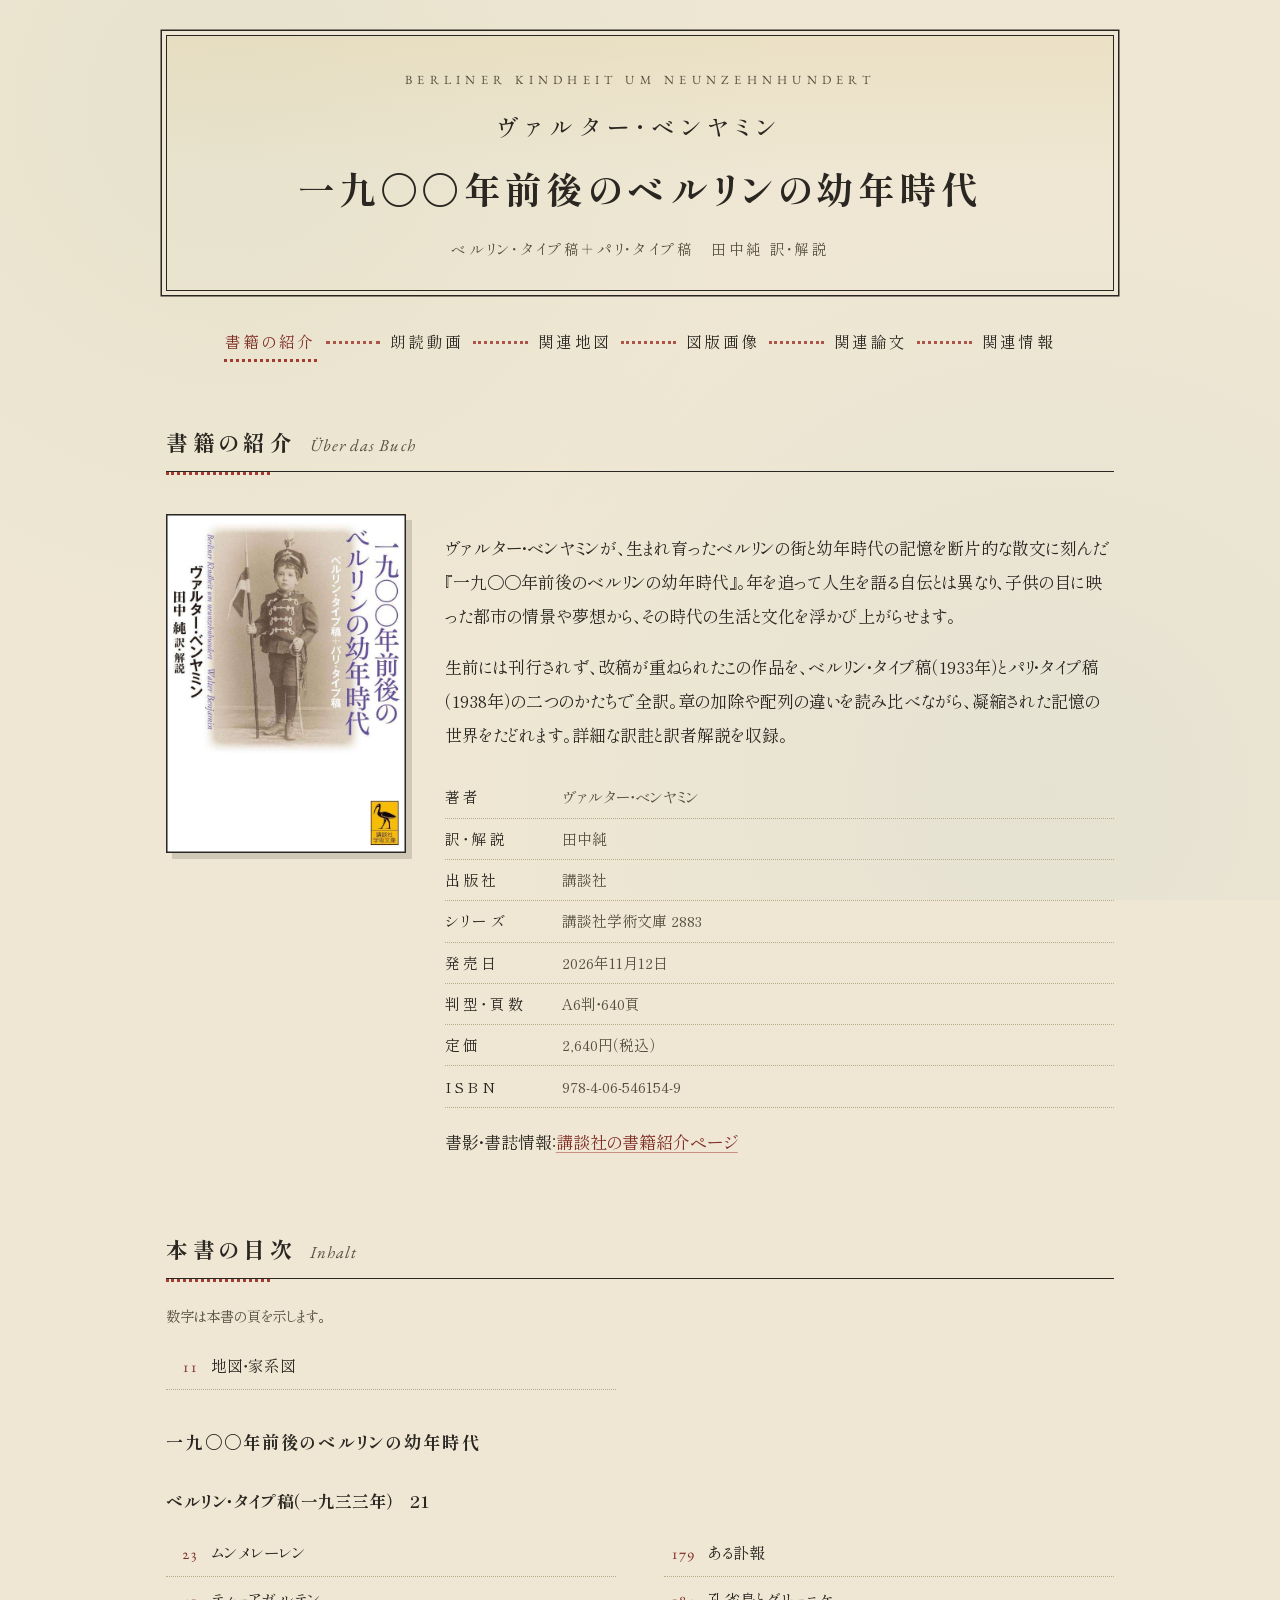
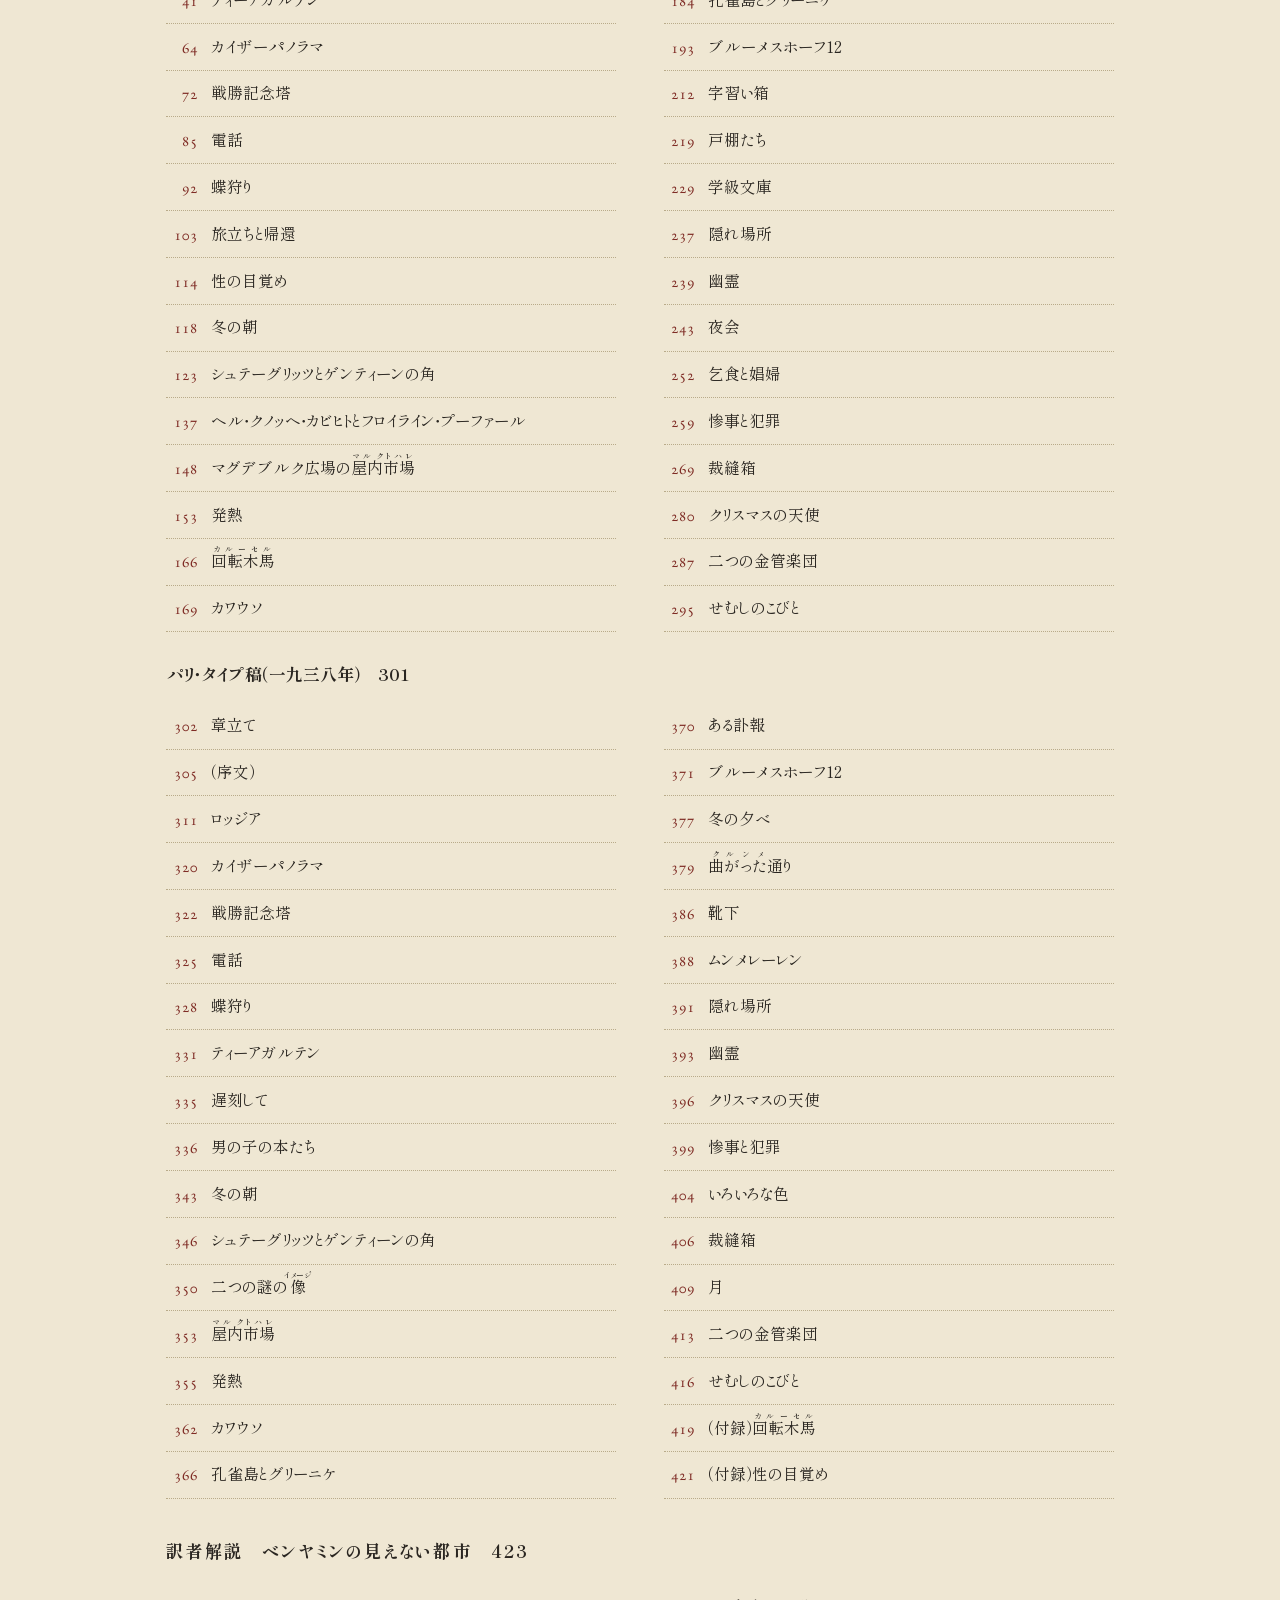
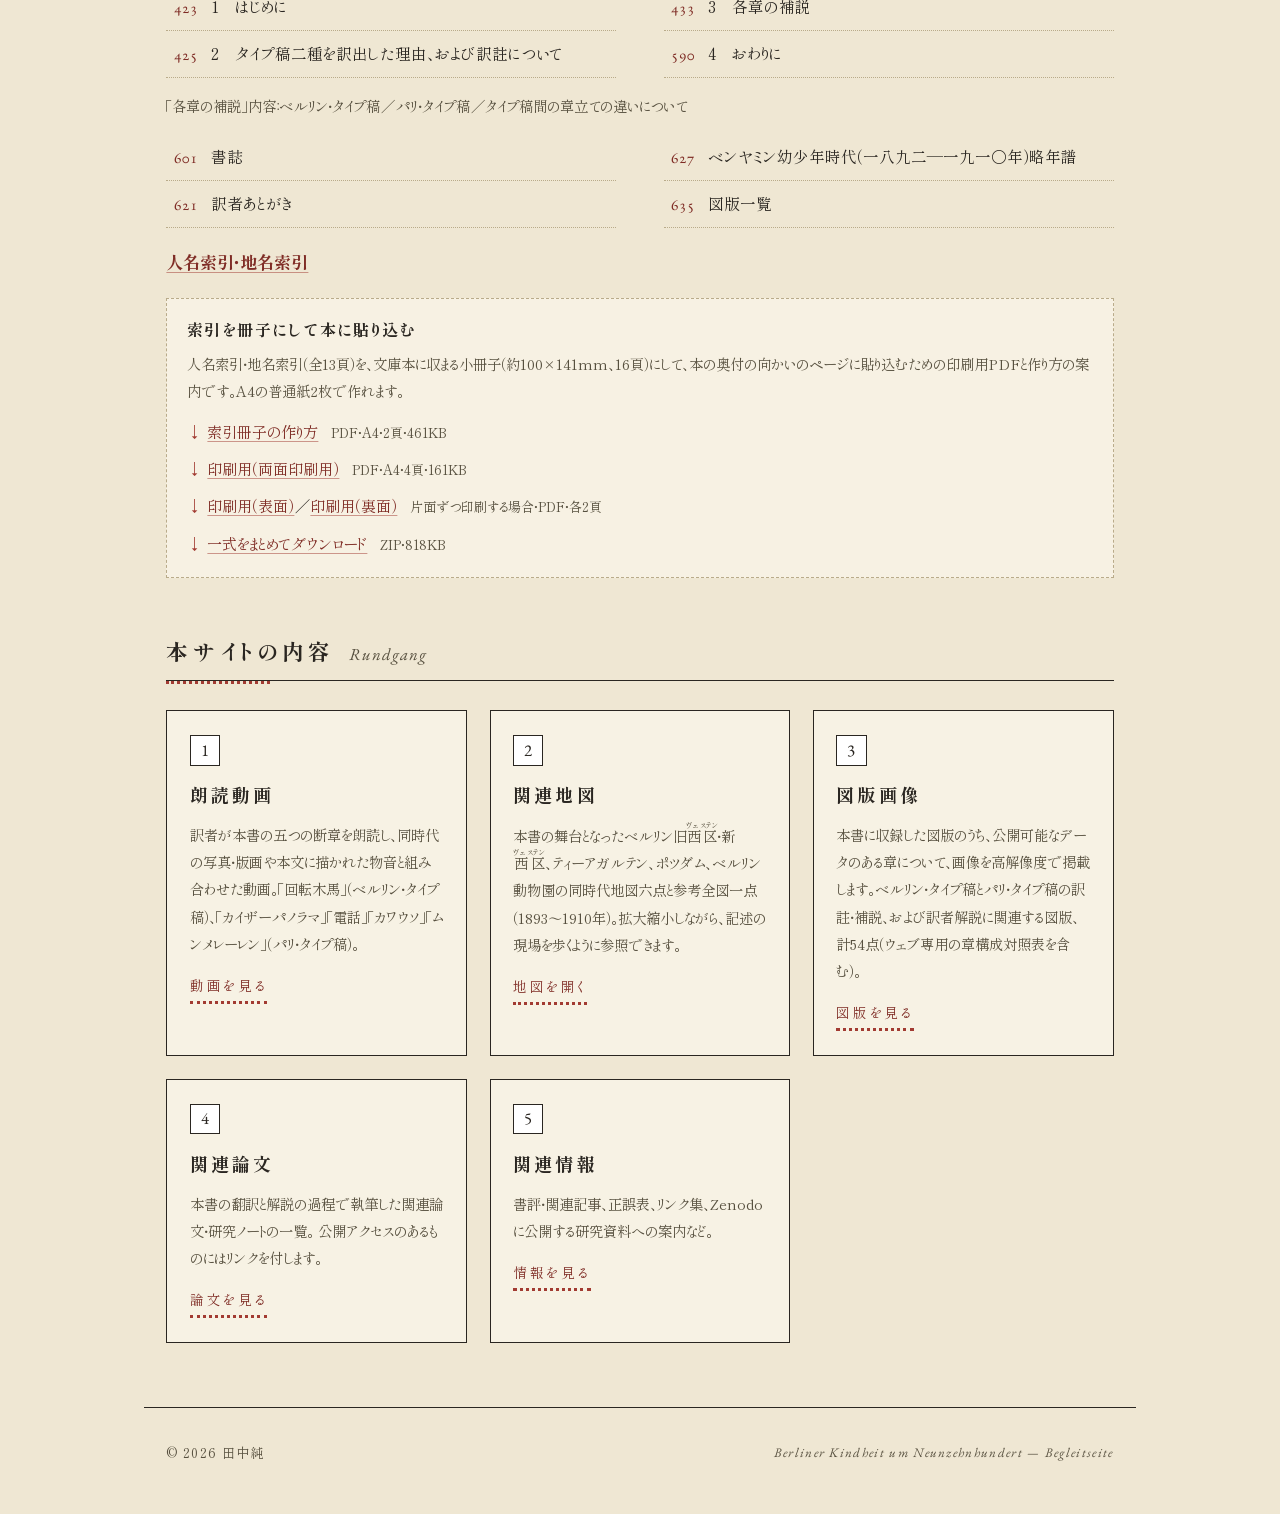
==== index.html @ abf76cad "Add files via upload" ====
<!DOCTYPE html>
<html lang="ja">
<head>
<meta charset="UTF-8">
<meta name="viewport" content="width=device-width, initial-scale=1.0">
<title>ベンヤミン『一九〇〇年前後のベルリンの幼年時代』刊行記念サイト</title>
<meta name="description" content="ヴァルター・ベンヤミン『一九〇〇年前後のベルリンの幼年時代』（田中純 訳・解説、講談社学術文庫）の刊行記念サイト。訳者による朗読動画5本、地図7点、図版54点、関連論文・研究資料を掲載。">
<link rel="preconnect" href="https://fonts.googleapis.com">
<link rel="preconnect" href="https://fonts.gstatic.com" crossorigin>
<link href="https://fonts.googleapis.com/css2?family=Shippori+Mincho:wght@400;500;700&amp;family=EB+Garamond:ital@0;1&amp;display=swap" rel="stylesheet">
<link rel="stylesheet" href="assets/style.css?v=sakuin1">
</head>
<body>

<header class="cartouche">
  <div class="cartouche-box">
    <p class="ueber">Berliner Kindheit um Neunzehnhundert</p>
    <h1>
      <span class="autor">ヴァルター・ベンヤミン</span>
      一九〇〇年前後のベルリンの幼年時代
    </h1>
    <p class="unter">ベルリン・タイプ稿＋パリ・タイプ稿　田中純 訳・解説</p>
  </div>
</header>

<nav class="route" aria-label="サイト内経路">
  <ol>
    <li><a href="index.html" aria-current="page">書籍の紹介</a></li>
    <li><a href="readings.html">朗読動画</a></li>
    <li><a href="maps.html">関連地図</a></li>
    <li><a href="figures.html">図版画像</a></li>
    <li><a href="papers.html">関連論文</a></li>
    <li><a href="info.html">関連情報</a></li>
  </ol>
</nav>

<main class="frame">

  <section id="buch" aria-labelledby="buch-titel">
    <h2 class="abschnitt" id="buch-titel">書籍の紹介<span class="latin">Über das Buch</span>
</h2>

    <div class="buch">
<figure class="schutzumschlag" aria-label="書影"><a href="https://www.kodansha.co.jp/book/products/0000433825"><img src="images/cover.jpg" width="599" height="850" alt="『一九〇〇年前後のベルリンの幼年時代　ベルリン・タイプ稿＋パリ・タイプ稿』書影"></a></figure>
<div>
<p>ヴァルター・ベンヤミンが、生まれ育ったベルリンの街と幼年時代の記憶を断片的な散文に刻んだ『一九〇〇年前後のベルリンの幼年時代』。年を追って人生を語る自伝とは異なり、子供の目に映った都市の情景や夢想から、その時代の生活と文化を浮かび上がらせます。</p>
<p>生前には刊行されず、改稿が重ねられたこの作品を、ベルリン・タイプ稿（1933年）とパリ・タイプ稿（1938年）の二つのかたちで全訳。章の加除や配列の違いを読み比べながら、凝縮された記憶の世界をたどれます。詳細な訳註と訳者解説を収録。</p>
<ul class="bibliografie">
<li>
<span class="feld">著者</span><span>ヴァルター・ベンヤミン</span>
</li>
<li>
<span class="feld">訳・解説</span><span>田中純</span>
</li>
<li>
<span class="feld">出版社</span><span>講談社</span>
</li>
<li>
<span class="feld">シリーズ</span><span>講談社学術文庫 2883</span>
</li>
<li>
<span class="feld">発売日</span><span>2026年11月12日</span>
</li>
<li>
<span class="feld">判型・頁数</span><span>A6判・640頁</span>
</li>
<li>
<span class="feld">定価</span><span>2,640円（税込）</span>
</li>
<li>
<span class="feld">ISBN</span><span>978-4-06-546154-9</span>
</li>
</ul>
<p class="quelle">書影・書誌情報：<a href="https://www.kodansha.co.jp/book/products/0000433825">講談社の書籍紹介ページ</a></p>
</div>
</div>
  </section>

  <section id="inhalt" class="inhalt" aria-labelledby="inhalt-titel"><h2 class="abschnitt" id="inhalt-titel">本書の目次<span class="latin">Inhalt</span>
</h2>
<p class="hinweis">数字は本書の頁を示します。</p>
<ol><li>
<span class="nr">11</span><span>地図・家系図</span>
</li></ol>
<h3>一九〇〇年前後のベルリンの幼年時代</h3>
<h4>ベルリン・タイプ稿（一九三三年）　21</h4>
<ol>
<li>
<span class="nr">23</span><span>ムンメレーレン</span>
</li>
<li>
<span class="nr">41</span><span>ティーアガルテン</span>
</li>
<li>
<span class="nr">64</span><span>カイザーパノラマ</span>
</li>
<li>
<span class="nr">72</span><span>戦勝記念塔</span>
</li>
<li>
<span class="nr">85</span><span>電話</span>
</li>
<li>
<span class="nr">92</span><span>蝶狩り</span>
</li>
<li>
<span class="nr">103</span><span>旅立ちと帰還</span>
</li>
<li>
<span class="nr">114</span><span>性の目覚め</span>
</li>
<li>
<span class="nr">118</span><span>冬の朝</span>
</li>
<li>
<span class="nr">123</span><span>シュテーグリッツとゲンティーンの角</span>
</li>
<li>
<span class="nr">137</span><span>ヘル・クノッヘ・カビヒトとフロイライン・プーファール</span>
</li>
<li>
<span class="nr">148</span><span>マグデブルク広場の<ruby>屋内市場<rt>マルクトハレ</rt></ruby></span>
</li>
<li>
<span class="nr">153</span><span>発熱</span>
</li>
<li>
<span class="nr">166</span><span><ruby>回転木馬<rt>カルーセル</rt></ruby></span>
</li>
<li>
<span class="nr">169</span><span>カワウソ</span>
</li>
<li>
<span class="nr">179</span><span>ある訃報</span>
</li>
<li>
<span class="nr">184</span><span>孔雀島とグリーニケ</span>
</li>
<li>
<span class="nr">193</span><span>ブルーメスホーフ12</span>
</li>
<li>
<span class="nr">212</span><span>字習い箱</span>
</li>
<li>
<span class="nr">219</span><span>戸棚たち</span>
</li>
<li>
<span class="nr">229</span><span>学級文庫</span>
</li>
<li>
<span class="nr">237</span><span>隠れ場所</span>
</li>
<li>
<span class="nr">239</span><span>幽霊</span>
</li>
<li>
<span class="nr">243</span><span>夜会</span>
</li>
<li>
<span class="nr">252</span><span>乞食と娼婦</span>
</li>
<li>
<span class="nr">259</span><span>惨事と犯罪</span>
</li>
<li>
<span class="nr">269</span><span>裁縫箱</span>
</li>
<li>
<span class="nr">280</span><span>クリスマスの天使</span>
</li>
<li>
<span class="nr">287</span><span>二つの金管楽団</span>
</li>
<li>
<span class="nr">295</span><span>せむしのこびと</span>
</li>
</ol>
<h4>パリ・タイプ稿（一九三八年）　301</h4>
<ol>
<li>
<span class="nr">302</span><span>章立て</span>
</li>
<li>
<span class="nr">305</span><span>（序文）</span>
</li>
<li>
<span class="nr">311</span><span>ロッジア</span>
</li>
<li>
<span class="nr">320</span><span>カイザーパノラマ</span>
</li>
<li>
<span class="nr">322</span><span>戦勝記念塔</span>
</li>
<li>
<span class="nr">325</span><span>電話</span>
</li>
<li>
<span class="nr">328</span><span>蝶狩り</span>
</li>
<li>
<span class="nr">331</span><span>ティーアガルテン</span>
</li>
<li>
<span class="nr">335</span><span>遅刻して</span>
</li>
<li>
<span class="nr">336</span><span>男の子の本たち</span>
</li>
<li>
<span class="nr">343</span><span>冬の朝</span>
</li>
<li>
<span class="nr">346</span><span>シュテーグリッツとゲンティーンの角</span>
</li>
<li>
<span class="nr">350</span><span>二つの謎の<ruby>像<rt>イメージ</rt></ruby></span>
</li>
<li>
<span class="nr">353</span><span><ruby>屋内市場<rt>マルクトハレ</rt></ruby></span>
</li>
<li>
<span class="nr">355</span><span>発熱</span>
</li>
<li>
<span class="nr">362</span><span>カワウソ</span>
</li>
<li>
<span class="nr">366</span><span>孔雀島とグリーニケ</span>
</li>
<li>
<span class="nr">370</span><span>ある訃報</span>
</li>
<li>
<span class="nr">371</span><span>ブルーメスホーフ12</span>
</li>
<li>
<span class="nr">377</span><span>冬の夕べ</span>
</li>
<li>
<span class="nr">379</span><span><ruby>曲がった<rt>クルンメ</rt></ruby>通り</span>
</li>
<li>
<span class="nr">386</span><span>靴下</span>
</li>
<li>
<span class="nr">388</span><span>ムンメレーレン</span>
</li>
<li>
<span class="nr">391</span><span>隠れ場所</span>
</li>
<li>
<span class="nr">393</span><span>幽霊</span>
</li>
<li>
<span class="nr">396</span><span>クリスマスの天使</span>
</li>
<li>
<span class="nr">399</span><span>惨事と犯罪</span>
</li>
<li>
<span class="nr">404</span><span>いろいろな色</span>
</li>
<li>
<span class="nr">406</span><span>裁縫箱</span>
</li>
<li>
<span class="nr">409</span><span>月</span>
</li>
<li>
<span class="nr">413</span><span>二つの金管楽団</span>
</li>
<li>
<span class="nr">416</span><span>せむしのこびと</span>
</li>
<li>
<span class="nr">419</span><span>（付録）<ruby>回転木馬<rt>カルーセル</rt></ruby></span>
</li>
<li>
<span class="nr">421</span><span>（付録）性の目覚め</span>
</li>
</ol>
<h3>訳者解説　ベンヤミンの見えない都市　423</h3>
<ol>
<li>
<span class="nr">423</span><span>1　はじめに</span>
</li>
<li>
<span class="nr">425</span><span>2　タイプ稿二種を訳出した理由、および訳註について</span>
</li>
<li>
<span class="nr">433</span><span>3　各章の補説</span>
</li>
<li>
<span class="nr">590</span><span>4　おわりに</span>
</li>
</ol>
<p class="hinweis">「各章の補説」内容：ベルリン・タイプ稿／パリ・タイプ稿／タイプ稿間の章立ての違いについて</p>
<ol>
<li>
<span class="nr">601</span><span>書誌</span>
</li>
<li>
<span class="nr">621</span><span>訳者あとがき</span>
</li>
<li>
<span class="nr">627</span><span>ベンヤミン幼少年時代（一八九二―一九一〇年）略年譜</span>
</li>
<li>
<span class="nr">635</span><span>図版一覧</span>
</li>
</ol>
<p><a href="https://apx.kds.ltd/9784065461549/"><strong>人名索引・地名索引</strong></a></p>
<div class="sakuin-heft">
<h3 class="sakuin-titel">索引を冊子にして本に貼り込む</h3>
<p class="hinweis">人名索引・地名索引（全13頁）を、文庫本に収まる小冊子（約100×141mm、16頁）にして、本の奥付の向かいのページに貼り込むための印刷用PDFと作り方の案内です。A4の普通紙2枚で作れます。</p>
<ul class="dl-liste">
<li><a href="downloads/sakuin/sakuin-anleitung.pdf" download="索引冊子の作り方.pdf">索引冊子の作り方</a><span class="dl-info">PDF・A4・2頁・461KB</span></li>
<li><a href="downloads/sakuin/sakuin-druck-duplex.pdf" download="索引冊子_印刷用_両面.pdf">印刷用（両面印刷用）</a><span class="dl-info">PDF・A4・4頁・161KB</span></li>
<li><a href="downloads/sakuin/sakuin-druck-vorderseite.pdf" download="索引冊子_印刷用_表面.pdf">印刷用（表面）</a>／<a href="downloads/sakuin/sakuin-druck-rueckseite.pdf" download="索引冊子_印刷用_裏面.pdf">印刷用（裏面）</a><span class="dl-info">片面ずつ印刷する場合・PDF・各2頁</span></li>
<li><a href="downloads/sakuin/sakuin-heft-komplett.zip" download="索引冊子キット.zip">一式をまとめてダウンロード</a><span class="dl-info">ZIP・818KB</span></li>
</ul>
</div></section>

  <section id="zweige" aria-labelledby="zweige-titel">
    <h2 class="abschnitt" id="zweige-titel">本サイトの内容<span class="latin">Rundgang</span>
</h2>
    <div class="zweige">
      <a class="zweig" href="readings.html">
        <span class="kennziffer">1</span>
        <h3>朗読動画</h3>
        <p>訳者が本書の五つの断章を朗読し、同時代の写真・版画や本文に描かれた物音と組み合わせた動画。「回転木馬」（ベルリン・タイプ稿）、「カイザーパノラマ」「電話」「カワウソ」「ムンメレーレン」（パリ・タイプ稿）。</p>
        <span class="weiter">動画を見る</span>
      </a>
      <a class="zweig" href="maps.html">
        <span class="kennziffer">2</span>
        <h3>関連地図</h3>
        <p>本書の舞台となったベルリン旧<ruby>西区<rt>ヴェステン</rt></ruby>・新<ruby>西区<rt>ヴェステン</rt></ruby>、ティーアガルテン、ポツダム、ベルリン動物園の同時代地図六点と参考全図一点（1893〜1910年）。拡大縮小しながら、記述の現場を歩くように参照できます。</p>
        <span class="weiter">地図を開く</span>
      </a>
      <a class="zweig" href="figures.html">
        <span class="kennziffer">3</span>
        <h3>図版画像</h3>
        <p>本書に収録した図版のうち、公開可能なデータのある章について、画像を高解像度で掲載します。ベルリン・タイプ稿とパリ・タイプ稿の訳註・補説、および訳者解説に関連する図版、計54点（ウェブ専用の章構成対照表を含む）。</p>
        <span class="weiter">図版を見る</span>
      </a>
      <a class="zweig" href="papers.html">
        <span class="kennziffer">4</span>
        <h3>関連論文</h3>
        <p>
          本書の翻訳と解説の過程で執筆した関連論文・研究ノートの一覧。
          公開アクセスのあるものにはリンクを付します。
        </p>
        <span class="weiter">論文を見る</span>
      </a>
      <a class="zweig" href="info.html">
        <span class="kennziffer">5</span>
        <h3>関連情報</h3>
        <p>書評・関連記事、正誤表、リンク集、Zenodo に公開する研究資料への案内など。</p>
        <span class="weiter">情報を見る</span>
      </a>
    </div>
  </section>

</main>

<footer class="impressum">
  <span>© 2026 田中純</span>
  <span class="latin">Berliner Kindheit um Neunzehnhundert — Begleitseite</span>
</footer>

</body>
</html>
---- assets/style.css ----
/* ================================================================
   『一九〇〇年前後のベルリンの幼年時代』刊行記念サイト 共通スタイル
   配色は収録地図に由来:
   台紙 #EFE7D3 / 墨 #2A2621 / 経路朱 #A23B32 / 公園緑 #B7C6A8
   水面青 #9DBECC / 街路オークル #E3D3A9
   ================================================================ */

:root {
  --paper: #efe7d3;
  --paper-deep: #e6dbbf;
  --ink: #2a2621;
  --ink-soft: #57503f;
  --route: #a23b32;
  --route-deep: #7f2c25;
  --park: #b7c6a8;
  --park-deep: #8ea37c;
  --water: #9dbecc;
  --sand: #e3d3a9;
  --line: #b9ab8a;
  --serif-jp: "Shippori Mincho", "Hiragino Mincho ProN", "Yu Mincho",
    "Noto Serif JP", serif;
  --serif-latin: "EB Garamond", Georgia, "Times New Roman", serif;
  --maxw: 62rem;
}

* { box-sizing: border-box; }

html { scroll-behavior: smooth; }
@media (prefers-reduced-motion: reduce) {
  html { scroll-behavior: auto; }
  *, *::before, *::after { animation: none !important; transition: none !important; }
}

body {
  margin: 0;
  background: var(--paper);
  color: var(--ink);
  font-family: var(--serif-jp);
  font-size: 1.0625rem;
  line-height: 2;
  font-feature-settings: "palt";
  /* 地図台紙のごく淡い紙目 */
  background-image:
    radial-gradient(circle at 18% 12%, rgba(183,198,168,0.14), transparent 42%),
    radial-gradient(circle at 82% 88%, rgba(157,190,204,0.12), transparent 46%);
  background-attachment: fixed;
}

img { max-width: 100%; height: auto; display: block; }

a { color: var(--route-deep); text-decoration-color: rgba(162,59,50,0.5); text-underline-offset: 3px; }
a:hover { color: var(--route); }
a:focus-visible, button:focus-visible {
  outline: 2px solid var(--route);
  outline-offset: 3px;
}

ruby rt { font-size: 0.5em; letter-spacing: 0.05em; }

/* ---------------- 頁枠 ---------------- */
.frame {
  max-width: var(--maxw);
  margin: 0 auto;
  padding: 0 1.4rem 4rem;
}

/* ---------------- カルトゥーシュ（題字枠） ---------------- */
header.cartouche {
  max-width: var(--maxw);
  margin: 2.2rem auto 0;
  padding: 0 1.4rem;
}
.cartouche-box {
  border: 1.5px solid var(--ink);
  box-shadow: 0 0 0 4px var(--paper), 0 0 0 5.5px var(--ink);
  padding: 2rem 1.6rem 1.7rem;
  text-align: center;
  background: linear-gradient(180deg, rgba(227,211,169,0.35), rgba(239,231,211,0) 55%);
  position: relative;
}
.cartouche-box .ueber {
  font-family: var(--serif-latin);
  font-size: 0.78rem;
  letter-spacing: 0.42em;
  text-transform: uppercase;
  color: var(--ink-soft);
  margin: 0 0 0.9rem;
}
.cartouche-box h1 {
  margin: 0;
  font-size: clamp(1.5rem, 3.6vw, 2.3rem);
  font-weight: 700;
  letter-spacing: 0.12em;
  line-height: 1.7;
}
.cartouche-box h1 .autor {
  display: block;
  font-size: 0.62em;
  font-weight: 500;
  letter-spacing: 0.3em;
  margin-bottom: 0.45em;
}
.cartouche-box .unter {
  margin: 0.9rem 0 0;
  font-size: 0.92rem;
  letter-spacing: 0.16em;
  color: var(--ink-soft);
}

/* ---------------- 点線経路ナビ（署名モチーフ） ---------------- */
nav.route {
  max-width: var(--maxw);
  margin: 1.6rem auto 2.8rem;
  padding: 0 1.4rem;
}
nav.route ol {
  list-style: none;
  margin: 0;
  padding: 0.4rem 0;
  display: flex;
  flex-wrap: wrap;
  justify-content: center;
  gap: 0.4rem 0;
  position: relative;
}
nav.route li {
  display: flex;
  align-items: center;
}
nav.route li + li::before {
  /* 動物園図のルントガング（巡回路）の点線 */
  content: "";
  display: inline-block;
  width: 3.4rem;
  height: 0;
  margin: 0 0.55rem;
  border-top: 3px dotted var(--route);
  opacity: 0.85;
}
nav.route a {
  text-decoration: none;
  letter-spacing: 0.14em;
  font-size: 0.98rem;
  color: var(--ink);
  padding: 0.15rem 0.1rem;
  border-bottom: 3px dotted transparent;
}
nav.route a:hover { color: var(--route-deep); border-bottom-color: var(--route); }
nav.route a[aria-current="page"] {
  color: var(--route-deep);
  border-bottom-color: var(--route);
}
@media (max-width: 40rem) {
  nav.route li + li::before { width: 1.4rem; margin: 0 0.4rem; }
  nav.route a { font-size: 0.9rem; }
}

/* ---------------- 見出し ---------------- */
h2.abschnitt {
  font-size: 1.35rem;
  letter-spacing: 0.2em;
  font-weight: 700;
  margin: 3.2rem 0 1.4rem;
  padding-bottom: 0.5rem;
  border-bottom: 1px solid var(--ink);
  position: relative;
}
h2.abschnitt::after {
  content: "";
  position: absolute;
  left: 0; bottom: -4px;
  width: 6.5rem;
  border-bottom: 3px dotted var(--route);
}
h2.abschnitt .latin {
  font-family: var(--serif-latin);
  font-weight: 400;
  font-style: italic;
  font-size: 0.78em;
  letter-spacing: 0.06em;
  color: var(--ink-soft);
  margin-left: 0.9rem;
}
h3 {
  font-size: 1.08rem;
  letter-spacing: 0.12em;
  margin: 2.2rem 0 0.8rem;
}

p.hinweis {
  font-size: 0.9rem;
  color: var(--ink-soft);
  line-height: 1.9;
}

/* 編集用の仮置き箇所 */
.platzhalter {
  background: rgba(227,211,169,0.55);
  border: 1px dashed var(--line);
  padding: 0.05em 0.4em;
  border-radius: 2px;
  color: var(--ink-soft);
}

/* ---------------- トップ：書誌ブロック ---------------- */
.buch {
  display: grid;
  grid-template-columns: minmax(11rem, 15rem) 1fr;
  gap: 2.4rem;
  align-items: start;
  margin-top: 2.6rem;
}
@media (max-width: 44rem) {
  .buch { grid-template-columns: 1fr; }
  .buch .schutzumschlag { max-width: 15rem; margin: 0 auto; }
}
.schutzumschlag {
  aspect-ratio: 128 / 188; /* 四六判比 */
  border: 1.5px solid var(--ink);
  box-shadow: 6px 6px 0 rgba(42,38,33,0.16);
  background:
    linear-gradient(160deg, var(--sand), var(--paper-deep) 60%, var(--park) 140%);
  display: flex;
  align-items: center;
  justify-content: center;
  text-align: center;
  padding: 1rem;
  color: var(--ink-soft);
  font-size: 0.85rem;
  letter-spacing: 0.15em;
  line-height: 2.1;
}
.bibliografie {
  margin: 1.6rem 0 0;
  padding: 0;
  list-style: none;
  font-size: 0.94rem;
  color: var(--ink-soft);
}
.bibliografie li {
  padding: 0.32rem 0;
  border-bottom: 1px dotted var(--line);
  display: flex;
  gap: 1.2rem;
}
.bibliografie .feld {
  flex: 0 0 6.5em;
  letter-spacing: 0.22em;
  color: var(--ink);
}

/* ---------------- 目次 ---------------- */
.inhalt ol {
  list-style: none;
  margin: 0;
  padding: 0;
  columns: 2;
  column-gap: 3rem;
}
@media (max-width: 44rem) { .inhalt ol { columns: 1; } }
.inhalt li {
  break-inside: avoid;
  padding: 0.42rem 0;
  border-bottom: 1px dotted var(--line);
  display: flex;
  align-items: baseline;
  gap: 0.8rem;
  font-size: 0.98rem;
}
.inhalt .nr {
  font-family: var(--serif-latin);
  font-variant-numeric: oldstyle-nums;
  color: var(--route-deep);
  flex: 0 0 2em;
  text-align: right;
}
.inhalt li.teil {
  border-bottom: 1px solid var(--ink);
  letter-spacing: 0.22em;
  font-weight: 700;
  margin-top: 0.9rem;
}

/* ---------------- 分岐カード ---------------- */
.zweige {
  display: grid;
  grid-template-columns: repeat(auto-fit, minmax(15rem, 1fr));
  gap: 1.4rem;
  margin-top: 1.8rem;
}
.zweig {
  border: 1.5px solid var(--ink);
  background: rgba(255,252,243,0.55);
  padding: 1.3rem 1.4rem 1.5rem;
  text-decoration: none;
  color: var(--ink);
  position: relative;
  transition: transform 0.18s ease, box-shadow 0.18s ease;
}
.zweig:hover {
  transform: translateY(-3px);
  box-shadow: 5px 6px 0 rgba(162,59,50,0.22);
  color: var(--ink);
}
.zweig .kennziffer {
  display: inline-flex;
  align-items: center;
  justify-content: center;
  min-width: 1.9rem;
  height: 1.9rem;
  border: 1.5px solid var(--ink);
  background: #fff;
  font-family: var(--serif-latin);
  font-size: 1.05rem;
  margin-bottom: 0.7rem;
}
.zweig h3 { margin: 0 0 0.5rem; font-size: 1.12rem; letter-spacing: 0.18em; }
.zweig p { margin: 0; font-size: 0.9rem; color: var(--ink-soft); line-height: 1.9; }
.zweig .weiter {
  display: inline-block;
  margin-top: 0.9rem;
  font-size: 0.85rem;
  letter-spacing: 0.2em;
  color: var(--route-deep);
  border-bottom: 3px dotted var(--route);
  padding-bottom: 2px;
}

/* ---------------- 地図一覧 ---------------- */
.karten { display: grid; gap: 2.6rem; margin-top: 2rem; }
.karte {
  display: grid;
  grid-template-columns: minmax(15rem, 24rem) 1fr;
  gap: 1.8rem;
  border-top: 1px solid var(--ink);
  padding-top: 1.6rem;
}
@media (max-width: 50rem) { .karte { grid-template-columns: 1fr; } }
.karte figure { margin: 0; }
.karte .rahmen {
  border: 1.5px solid var(--ink);
  background: #fff;
  padding: 6px;
  cursor: zoom-in;
  display: block;
  width: 100%;
}
.karte .rahmen:hover { box-shadow: 5px 6px 0 rgba(162,59,50,0.22); }
.karte .rahmen img { width: 100%; }
.kartenkopf {
  display: flex;
  align-items: baseline;
  gap: 0.9rem;
  margin: 0 0 0.6rem;
}
.kartenkopf .marke {
  /* 地図中の白抜き番号標に倣う */
  flex: 0 0 auto;
  border: 1.5px solid var(--ink);
  background: #fff;
  padding: 0.05rem 0.5rem;
  font-family: var(--serif-latin);
  font-size: 1rem;
  letter-spacing: 0.04em;
}
.kartenkopf h3 { margin: 0; font-size: 1.12rem; letter-spacing: 0.1em; line-height: 1.8; }
.karte .jahr {
  font-family: var(--serif-latin);
  font-style: italic;
  color: var(--ink-soft);
  margin-left: 0.4rem;
  letter-spacing: 0.05em;
}
.karte p { margin: 0.3rem 0 0; font-size: 0.94rem; line-height: 1.95; }
.karte details {
  margin-top: 0.9rem;
  font-size: 0.9rem;
  border: 1px dashed var(--line);
  padding: 0.55rem 0.9rem;
  background: rgba(255,252,243,0.5);
}
.karte summary { cursor: pointer; letter-spacing: 0.15em; color: var(--ink-soft); }
.karte details ul { margin: 0.6rem 0 0.2rem; padding-left: 1.4rem; }
.karte .quelle {
  margin-top: 0.8rem;
  font-size: 0.82rem;
  color: var(--ink-soft);
}
.karte .lupe {
  display: inline-block;
  margin-top: 0.9rem;
  font-size: 0.88rem;
  letter-spacing: 0.18em;
  border: 1.5px solid var(--ink);
  background: #fff;
  padding: 0.35rem 1rem;
  cursor: zoom-in;
  font-family: inherit;
  color: var(--ink);
}
.karte .lupe:hover { background: var(--sand); }

/* ---------------- ビューア ---------------- */
.viewer {
  position: fixed;
  inset: 0;
  z-index: 60;
  background: rgba(28,24,19,0.93);
  display: none;
  flex-direction: column;
}
.viewer.offen { display: flex; }
.viewer-kopf {
  display: flex;
  align-items: center;
  gap: 0.8rem;
  padding: 0.7rem 1rem;
  color: var(--paper);
  font-size: 0.92rem;
  letter-spacing: 0.1em;
  background: rgba(0,0,0,0.35);
}
.viewer-kopf .titel { flex: 1 1 auto; min-width: 0; white-space: nowrap; overflow: hidden; text-overflow: ellipsis; }
.viewer-kopf button {
  flex: 0 0 auto;
  font-family: var(--serif-jp);
  font-size: 0.95rem;
  border: 1px solid rgba(239,231,211,0.7);
  background: transparent;
  color: var(--paper);
  padding: 0.28rem 0.75rem;
  cursor: pointer;
  letter-spacing: 0.1em;
}
.viewer-kopf button:hover { background: rgba(239,231,211,0.18); }
.viewer-buehne {
  flex: 1 1 auto;
  overflow: hidden;
  position: relative;
  touch-action: none;
  cursor: grab;
  user-select: none;
  -webkit-user-select: none;
}
.viewer-buehne.greift { cursor: grabbing; }
.viewer-buehne img {
  position: absolute;
  top: 0; left: 0;
  transform-origin: 0 0;
  max-width: none;
  touch-action: none;      /* タッチ端末：ブラウザのジェスチャー横取りを禁止 */
  user-select: none;
  -webkit-user-select: none;
  -webkit-user-drag: none; /* Chrome/Safari：画像の既定ドラッグを禁止 */
  -webkit-touch-callout: none;
  image-rendering: auto;
  will-change: transform;
}
.viewer-fuss {
  color: rgba(239,231,211,0.75);
  font-size: 0.8rem;
  text-align: center;
  padding: 0.45rem 1rem 0.6rem;
  letter-spacing: 0.12em;
  background: rgba(0,0,0,0.35);
}
.viewer-lade {
  position: absolute;
  inset: 0;
  display: flex;
  align-items: center;
  justify-content: center;
  color: rgba(239,231,211,0.8);
  letter-spacing: 0.3em;
  font-size: 0.9rem;
  pointer-events: none;
}

/* ---------------- 表（正誤表など） ---------------- */
table.tafel {
  width: 100%;
  border-collapse: collapse;
  font-size: 0.94rem;
  margin: 1.2rem 0;
}
table.tafel th, table.tafel td {
  border: 1px solid var(--line);
  padding: 0.5rem 0.8rem;
  text-align: left;
  vertical-align: top;
  line-height: 1.8;
}
table.tafel th {
  background: rgba(227,211,169,0.5);
  letter-spacing: 0.18em;
  font-weight: 500;
}

/* ---------------- リンク集 ---------------- */
ul.verweise { list-style: none; margin: 1rem 0; padding: 0; }
ul.verweise li {
  padding: 0.7rem 0;
  border-bottom: 1px dotted var(--line);
}
ul.verweise .wozu {
  display: block;
  font-size: 0.85rem;
  color: var(--ink-soft);
  margin-top: 0.15rem;
}

/* ---------------- 図版元画像：準備中の区画 ---------------- */
.leer {
  border: 1.5px dashed var(--line);
  background: rgba(255,252,243,0.5);
  padding: 2.2rem 1.6rem;
  text-align: center;
  color: var(--ink-soft);
  letter-spacing: 0.12em;
  margin-top: 1.6rem;
}

/* ---------------- 奥付 ---------------- */
footer.impressum {
  max-width: var(--maxw);
  margin: 0 auto;
  padding: 2rem 1.4rem 3rem;
  border-top: 1px solid var(--ink);
  font-size: 0.82rem;
  color: var(--ink-soft);
  letter-spacing: 0.1em;
  display: flex;
  flex-wrap: wrap;
  gap: 0.6rem 2rem;
  justify-content: space-between;
}
footer.impressum .latin { font-family: var(--serif-latin); font-style: italic; }

/* ---------------- 図版元画像：章目次 ---------------- */
.fig-inhalt {
  border: 1.5px solid var(--ink);
  background: rgba(255,252,243,0.55);
  padding: 1.1rem 1.5rem 1.3rem;
  margin: 2rem 0 1rem;
}
.fig-inhalt h3 {
  margin: 0.9rem 0 0.4rem;
  font-size: 0.95rem;
  letter-spacing: 0.22em;
  color: var(--route-deep);
}
.fig-inhalt h3:first-child { margin-top: 0; }
.fig-inhalt ul {
  list-style: none;
  margin: 0; padding: 0;
  display: flex; flex-wrap: wrap;
  gap: 0.3rem 0;
  font-size: 0.93rem;
  align-items: baseline;
}
.fig-inhalt li { display: flex; align-items: baseline; }
.fig-inhalt li + li::before {
  content: "";
  display: inline-block;
  width: 1.6rem;
  border-top: 3px dotted var(--route);
  opacity: 0.7;
  margin: 0 0.6rem;
}
.fig-inhalt a { text-decoration: none; border-bottom: 1px dotted var(--route); color: var(--ink); }
.fig-inhalt a:hover { color: var(--route-deep); }

/* ---------------- 図版画像：部（訳註・補説の別）と章の見出し ---------------- */
.teil { margin-top: 3.4rem; }
h2.abschnitt.teil-kopf {
  font-size: 1.28rem;
  letter-spacing: 0.24em;
  border-bottom-width: 3px;
  margin-bottom: 0.4rem;
}
h3.kapitel {
  font-size: 1.1rem;
  letter-spacing: 0.14em;
  font-weight: 700;
  margin: 2.6rem 0 0.2rem;
  padding-left: 0.9rem;
  border-left: 4px solid var(--park-deep);
  line-height: 1.9;
}
h3.kapitel + .karten { margin-top: 0.9rem; }
.teil .karten { gap: 2.2rem; }

/* 章目次：部ごとの見出しつき */
.fig-inhalt h3 a { color: inherit; text-decoration: none; border-bottom: 1px dotted var(--route); }
.fig-inhalt h3 a:hover { color: var(--route); }
.fig-inhalt ul + h3 { margin-top: 1.1rem; }

/* ---------------- 地図：参考図（全図など） ---------------- */
.referenz {
  margin-top: 1.4rem;
  padding-top: 1.1rem;
  border-top: 1px dotted var(--line);
}
.referenz .ref-titel {
  margin: 0 0 0.6rem;
  font-size: 0.9rem;
  letter-spacing: 0.16em;
  color: var(--ink-soft);
  font-weight: 700;
}
.referenz .rahmen { max-width: 100%; }
.referenz .hinweis { margin: 0.6rem 0 0; }
/* Final test additions */
.schutzumschlag { margin: 0; padding: 0; aspect-ratio: auto; display: block; line-height: 0; }
.schutzumschlag img { display: block; width: 100%; height: auto; }
.inhalt h3 { margin: 2.2rem 0 1rem; }
.inhalt h4 { margin: 1.6rem 0 0.7rem; font-size: 1.05rem; }
.karte > div, .buch > div, .kartenkopf h3 { min-width: 0; }
.quelle, .verweise { overflow-wrap: anywhere; }
@media (max-width: 32rem) {
  .viewer-kopf { flex-wrap: wrap; gap: 0.45rem; padding: 0.6rem; }
  .viewer-kopf .titel { flex-basis: 100%; }
  .viewer-kopf button { padding: 0.4rem 0.6rem; }
}

/* Bibliographic titles in source credits. */
.quelle cite { font-style: italic; }

/* ---------------- 朗読動画 ---------------- */
.lesung {
  display: grid;
  grid-template-columns: minmax(16rem, 30rem) 1fr;
  gap: 1.8rem;
  border-top: 1px solid var(--ink);
  padding-top: 1.6rem;
  margin-top: 2.2rem;
  scroll-margin-top: 1rem;
}
h2.abschnitt + .lesung { margin-top: 1.2rem; border-top: 0; padding-top: 0.4rem; }
@media (max-width: 50rem) { .lesung { grid-template-columns: 1fr; } }
.lesung-text { min-width: 0; }
.lesung h3 { margin: 0 0 0.3rem; font-size: 1.18rem; letter-spacing: 0.14em; line-height: 1.8; }
.lesung h3 .latin {
  font-family: var(--serif-latin); font-style: italic; font-weight: 400;
  font-size: 0.85em; letter-spacing: 0.04em; color: var(--ink-soft); margin-left: 0.8rem;
}
.lesung .angaben { margin: 0 0 0.7rem; font-size: 0.88rem; letter-spacing: 0.08em; color: var(--ink-soft); }
.lesung p { margin: 0.4rem 0; font-size: 0.96rem; line-height: 1.95; }
.lesung p.aufbau { font-size: 0.9rem; color: var(--ink-soft); }
.film {
  position: relative;
  aspect-ratio: 16 / 9;
  border: 1.5px solid var(--ink);
  background: #0b0a09;
  overflow: hidden;
  align-self: start;
}
.film img { width: 100%; height: 100%; object-fit: cover; cursor: pointer; }
.film iframe { position: absolute; inset: 0; width: 100%; height: 100%; border: 0; }
.film .abspielen {
  position: absolute; left: 50%; top: 50%;
  width: 4.2rem; height: 4.2rem; margin: -2.1rem 0 0 -2.1rem;
  border-radius: 50%;
  border: 2px solid rgba(255,252,243,0.9);
  background: rgba(127,44,37,0.82);
  cursor: pointer;
  transition: transform 0.15s ease, background 0.15s ease;
}
.film .abspielen::after {
  content: ""; position: absolute; left: 52%; top: 50%;
  transform: translate(-40%, -50%);
  border-style: solid; border-width: 0.75rem 0 0.75rem 1.2rem;
  border-color: transparent transparent transparent #fffcf3;
}
.film .abspielen:hover { transform: scale(1.06); background: rgba(162,59,50,0.92); }
.film .wartet-marke { display: none; }
.film.wartet img { cursor: default; filter: saturate(0.7); }
.film.wartet .abspielen { display: none; }
.film.wartet .wartet-marke {
  display: block; position: absolute; right: 0.6rem; bottom: 0.5rem;
  font-size: 0.8rem; letter-spacing: 0.2em; color: #fffcf3;
  background: rgba(42,38,33,0.72); padding: 0.1rem 0.7rem;
}
.sr { position: absolute; width: 1px; height: 1px; overflow: hidden; clip: rect(0 0 0 0); white-space: nowrap; }
.lesung .yt-link {
  display: inline-block; margin-top: 0.5rem; font-size: 0.86rem; letter-spacing: 0.16em;
  text-decoration: none; border-bottom: 3px dotted var(--route); padding-bottom: 2px;
}
.lesung .yt-link[hidden] { display: none; }
.nachweis {
  margin-top: 0.9rem; font-size: 0.86rem;
  border: 1px dashed var(--line); padding: 0.55rem 0.9rem;
  background: rgba(255,252,243,0.5);
}
.nachweis summary { cursor: pointer; letter-spacing: 0.15em; color: var(--ink-soft); }
.nachweis dl { margin: 0.6rem 0 0.2rem; line-height: 1.85; }
.nachweis dt { font-weight: 700; letter-spacing: 0.12em; margin-top: 0.5rem; }
.nachweis dd { margin: 0 0 0.15rem 1.2rem; overflow-wrap: anywhere; }
.nachweis cite { font-style: italic; }
p.playlist { margin: 1.2rem 0 0; }
.playlist-link {
  display: inline-block; font-size: 0.95rem; letter-spacing: 0.14em;
  border: 1.5px solid var(--ink); background: #fff; padding: 0.4rem 1.1rem; text-decoration: none; color: var(--ink);
}
.playlist-link:hover { box-shadow: 5px 6px 0 rgba(162,59,50,0.22); color: var(--route-deep); }
.playlist-link[hidden], .playlist-wartet[hidden] { display: none; }
.playlist-wartet { font-size: 0.9rem; color: var(--ink-soft); }
@media (max-width: 40rem) {
  nav.route li + li::before { width: 1rem; margin: 0 0.3rem; }
  nav.route a { letter-spacing: 0.08em; }
}
/* 朗読動画：YouTube と同じ長いタイトル、出典の項目名 */
.lesung h3 { font-size: 1.04rem; letter-spacing: 0.06em; line-height: 1.75; }
.nachweis dd { margin-bottom: 0.55rem; }
.nachweis .posten { font-weight: 700; }

/* 索引冊子のダウンロード */
.sakuin-heft { margin: 1.2rem 0 0; padding: 0.9rem 1.2rem 0.8rem; border: 1px dashed var(--line); background: rgba(255,252,243,0.5); }
.inhalt h3.sakuin-titel { margin: 0 0 0.3rem; font-size: 1rem; letter-spacing: 0.12em; }
.sakuin-heft p.hinweis { margin: 0.2rem 0 0.6rem; }
.dl-liste { list-style: none; margin: 0; padding: 0; }
.inhalt .dl-liste li { display: block; margin: 0.25rem 0; padding: 0.2rem 0 0.2rem 1.3rem; text-indent: -1.3rem; border-bottom: 0; gap: 0; font-size: 0.95rem; line-height: 1.75; }
.dl-liste li::before { content: "↓"; display: inline-block; width: 1.3rem; text-indent: 0; color: var(--route); }
.dl-liste .dl-info { margin-left: 0.8rem; font-size: 0.82rem; color: var(--ink-soft); }
@media (max-width: 40rem) { .dl-liste .dl-info { display: block; margin-left: 0; text-indent: 0; } }
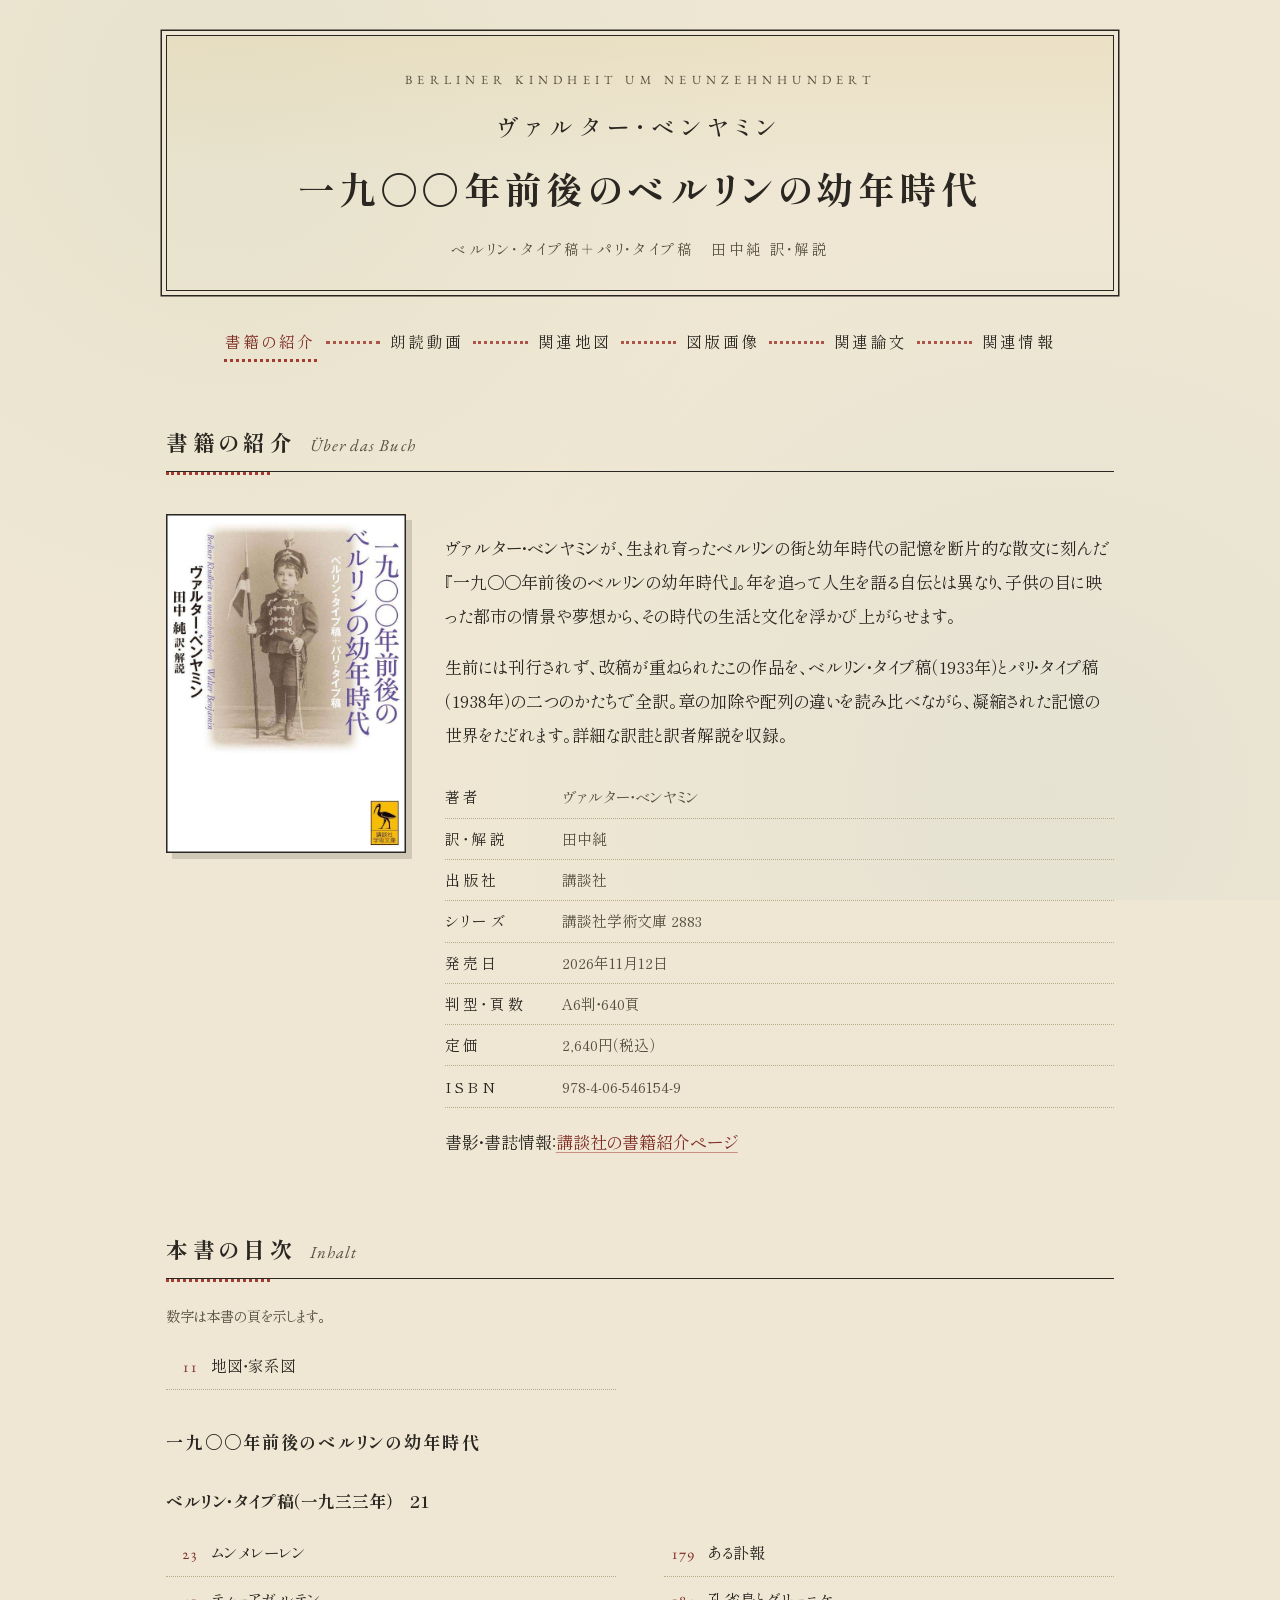
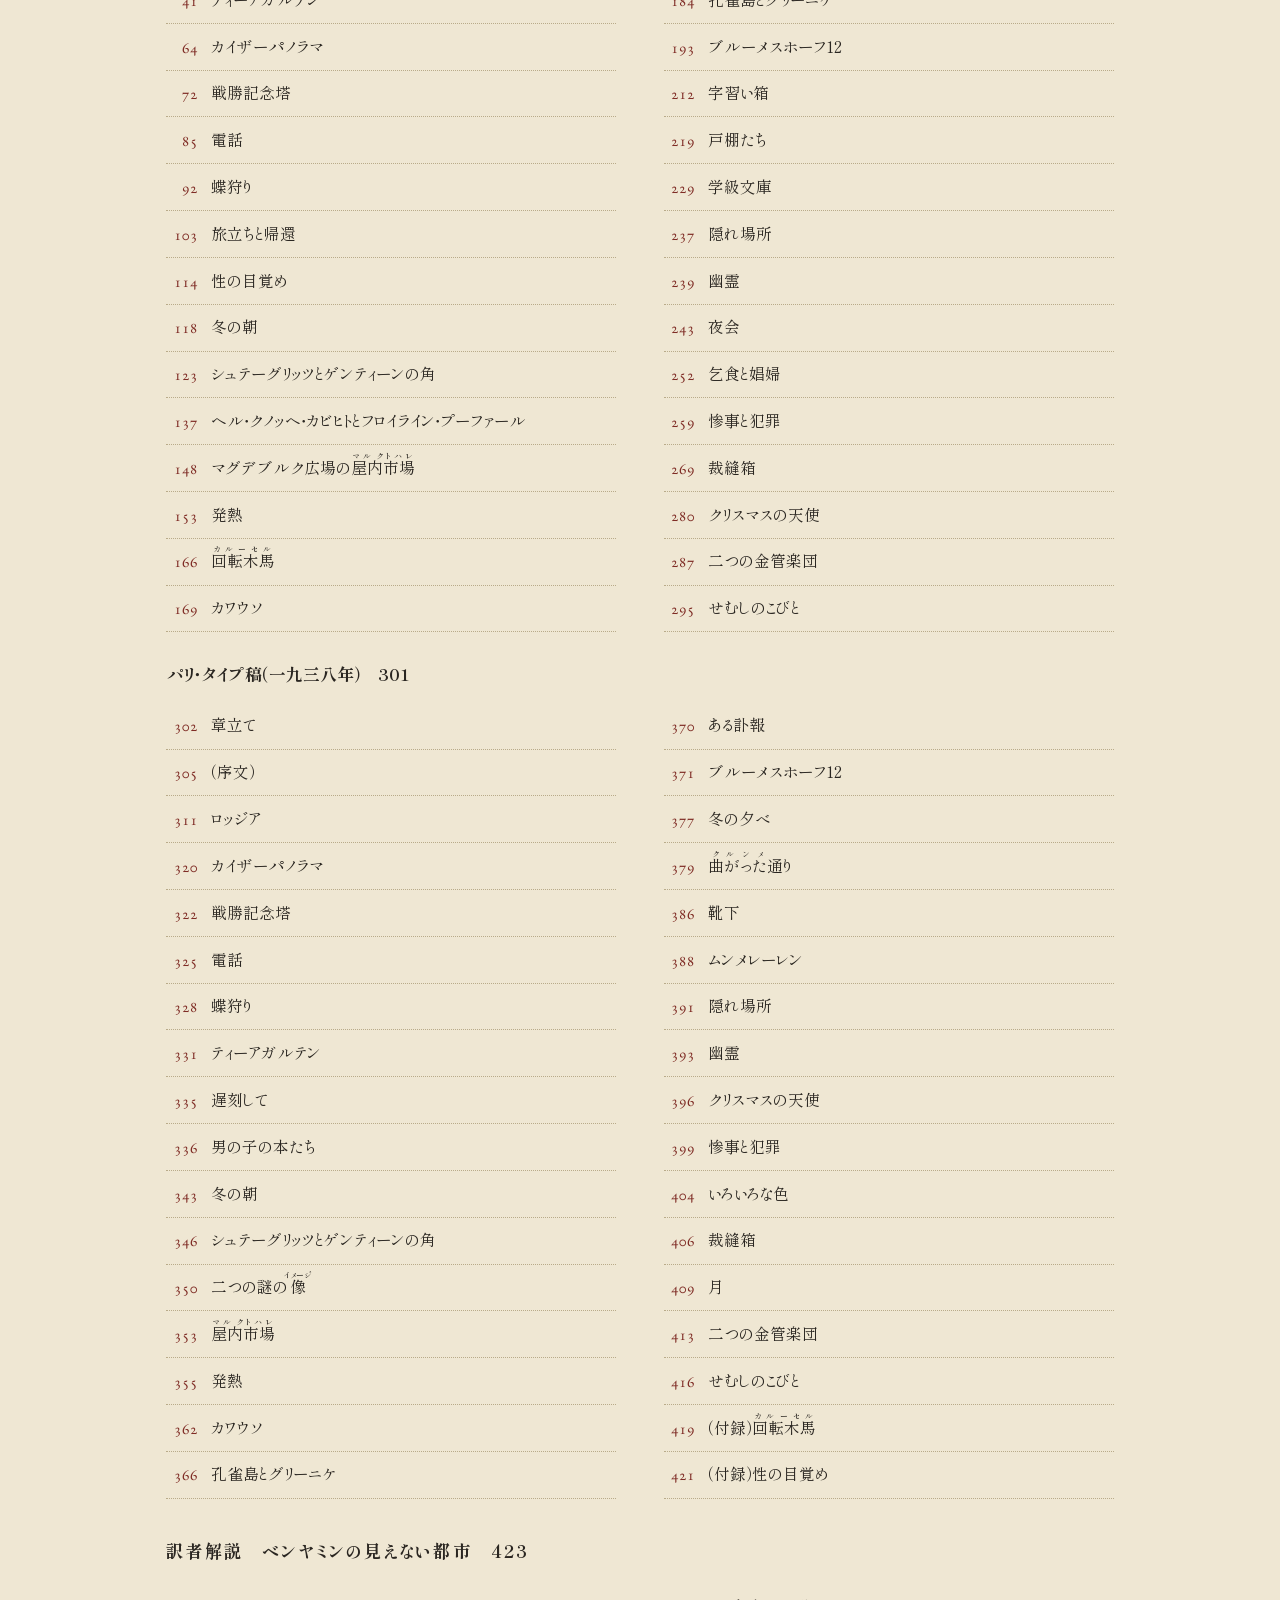
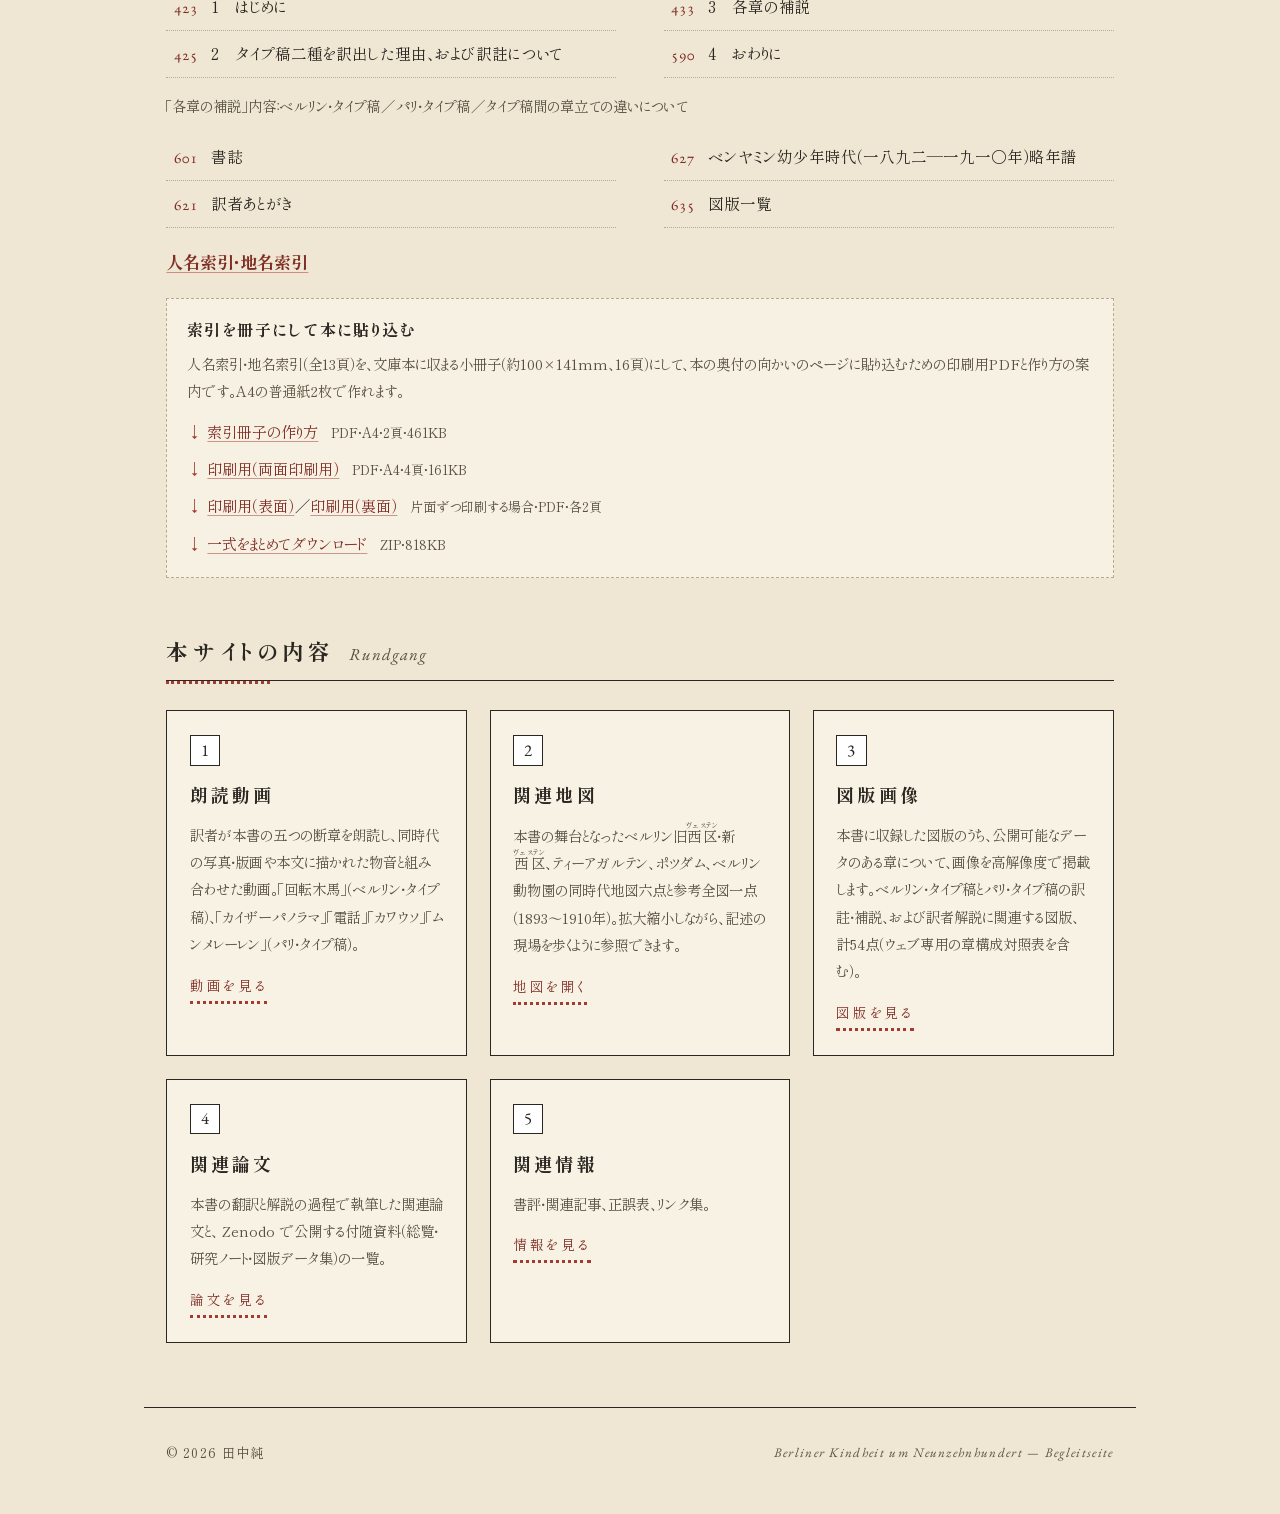
==== commit d35c51a9: "Add files via upload" ====
--- a/index.html
+++ b/index.html
@@ -5,10 +5,20 @@
 <meta name="viewport" content="width=device-width, initial-scale=1.0">
 <title>ベンヤミン『一九〇〇年前後のベルリンの幼年時代』刊行記念サイト</title>
 <meta name="description" content="ヴァルター・ベンヤミン『一九〇〇年前後のベルリンの幼年時代』（田中純 訳・解説、講談社学術文庫）の刊行記念サイト。訳者による朗読動画5本、地図7点、図版54点、関連論文・研究資料を掲載。">
+<meta property="og:title" content="ベンヤミン『一九〇〇年前後のベルリンの幼年時代』刊行記念サイト">
+<meta property="og:description" content="田中純 訳・解説（講談社学術文庫、2026年11月12日発売）。朗読動画、関連地図、図版画像、関連論文、索引冊子。">
+<meta property="og:image" content="https://berliner-kindheit.jp/images/ogp/index.jpg">
+<meta property="og:image:width" content="1200">
+<meta property="og:image:height" content="630">
+<meta property="og:url" content="https://berliner-kindheit.jp/">
+<meta property="og:type" content="website">
+<meta property="og:site_name" content="ベンヤミン『一九〇〇年前後のベルリンの幼年時代』刊行記念サイト">
+<meta property="og:locale" content="ja_JP">
+<meta name="twitter:card" content="summary_large_image">
 <link rel="preconnect" href="https://fonts.googleapis.com">
 <link rel="preconnect" href="https://fonts.gstatic.com" crossorigin>
 <link href="https://fonts.googleapis.com/css2?family=Shippori+Mincho:wght@400;500;700&amp;family=EB+Garamond:ital@0;1&amp;display=swap" rel="stylesheet">
-<link rel="stylesheet" href="assets/style.css?v=sakuin1">
+<link rel="stylesheet" href="assets/style.css?v=zitat1">
 </head>
 <body>
 
@@ -41,7 +51,7 @@
 </h2>
 
     <div class="buch">
-<figure class="schutzumschlag" aria-label="書影"><a href="https://www.kodansha.co.jp/book/products/0000433825"><img src="images/cover.jpg" width="599" height="850" alt="『一九〇〇年前後のベルリンの幼年時代　ベルリン・タイプ稿＋パリ・タイプ稿』書影"></a></figure>
+<figure class="schutzumschlag" aria-label="書影"><a href="https://www.kodansha.co.jp/book/products/0000433825" data-goatcounter-click="ext-kodansha-index" data-goatcounter-title="講談社書籍ページへ（index）"><img src="images/cover.jpg" width="599" height="850" alt="『一九〇〇年前後のベルリンの幼年時代　ベルリン・タイプ稿＋パリ・タイプ稿』書影"></a></figure>
 <div>
 <p>ヴァルター・ベンヤミンが、生まれ育ったベルリンの街と幼年時代の記憶を断片的な散文に刻んだ『一九〇〇年前後のベルリンの幼年時代』。年を追って人生を語る自伝とは異なり、子供の目に映った都市の情景や夢想から、その時代の生活と文化を浮かび上がらせます。</p>
 <p>生前には刊行されず、改稿が重ねられたこの作品を、ベルリン・タイプ稿（1933年）とパリ・タイプ稿（1938年）の二つのかたちで全訳。章の加除や配列の違いを読み比べながら、凝縮された記憶の世界をたどれます。詳細な訳註と訳者解説を収録。</p>
@@ -71,7 +81,7 @@
 <span class="feld">ISBN</span><span>978-4-06-546154-9</span>
 </li>
 </ul>
-<p class="quelle">書影・書誌情報：<a href="https://www.kodansha.co.jp/book/products/0000433825">講談社の書籍紹介ページ</a></p>
+<p class="quelle">書影・書誌情報：<a href="https://www.kodansha.co.jp/book/products/0000433825" data-goatcounter-click="ext-kodansha-index" data-goatcounter-title="講談社書籍ページへ（index）">講談社の書籍紹介ページ</a></p>
 </div>
 </div>
   </section>
@@ -311,15 +321,15 @@
 <span class="nr">635</span><span>図版一覧</span>
 </li>
 </ol>
-<p><a href="https://apx.kds.ltd/9784065461549/"><strong>人名索引・地名索引</strong></a></p>
+<p><a href="https://apx.kds.ltd/9784065461549/" data-goatcounter-click="ext-sakuin-kds" data-goatcounter-title="講談社の索引ページへ"><strong>人名索引・地名索引</strong></a></p>
 <div class="sakuin-heft">
 <h3 class="sakuin-titel">索引を冊子にして本に貼り込む</h3>
 <p class="hinweis">人名索引・地名索引（全13頁）を、文庫本に収まる小冊子（約100×141mm、16頁）にして、本の奥付の向かいのページに貼り込むための印刷用PDFと作り方の案内です。A4の普通紙2枚で作れます。</p>
 <ul class="dl-liste">
-<li><a href="downloads/sakuin/sakuin-anleitung.pdf" download="索引冊子の作り方.pdf">索引冊子の作り方</a><span class="dl-info">PDF・A4・2頁・461KB</span></li>
-<li><a href="downloads/sakuin/sakuin-druck-duplex.pdf" download="索引冊子_印刷用_両面.pdf">印刷用（両面印刷用）</a><span class="dl-info">PDF・A4・4頁・161KB</span></li>
-<li><a href="downloads/sakuin/sakuin-druck-vorderseite.pdf" download="索引冊子_印刷用_表面.pdf">印刷用（表面）</a>／<a href="downloads/sakuin/sakuin-druck-rueckseite.pdf" download="索引冊子_印刷用_裏面.pdf">印刷用（裏面）</a><span class="dl-info">片面ずつ印刷する場合・PDF・各2頁</span></li>
-<li><a href="downloads/sakuin/sakuin-heft-komplett.zip" download="索引冊子キット.zip">一式をまとめてダウンロード</a><span class="dl-info">ZIP・818KB</span></li>
+<li><a href="downloads/sakuin/sakuin-anleitung.pdf" data-goatcounter-click="dl-sakuin-anleitung.pdf" data-goatcounter-title="索引冊子ダウンロード：sakuin-anleitung.pdf" download="索引冊子の作り方.pdf">索引冊子の作り方</a><span class="dl-info">PDF・A4・2頁・461KB</span></li>
+<li><a href="downloads/sakuin/sakuin-druck-duplex.pdf" data-goatcounter-click="dl-sakuin-druck-duplex.pdf" data-goatcounter-title="索引冊子ダウンロード：sakuin-druck-duplex.pdf" download="索引冊子_印刷用_両面.pdf">印刷用（両面印刷用）</a><span class="dl-info">PDF・A4・4頁・161KB</span></li>
+<li><a href="downloads/sakuin/sakuin-druck-vorderseite.pdf" data-goatcounter-click="dl-sakuin-druck-vorderseite.pdf" data-goatcounter-title="索引冊子ダウンロード：sakuin-druck-vorderseite.pdf" download="索引冊子_印刷用_表面.pdf">印刷用（表面）</a>／<a href="downloads/sakuin/sakuin-druck-rueckseite.pdf" data-goatcounter-click="dl-sakuin-druck-rueckseite.pdf" data-goatcounter-title="索引冊子ダウンロード：sakuin-druck-rueckseite.pdf" download="索引冊子_印刷用_裏面.pdf">印刷用（裏面）</a><span class="dl-info">片面ずつ印刷する場合・PDF・各2頁</span></li>
+<li><a href="downloads/sakuin/sakuin-heft-komplett.zip" data-goatcounter-click="dl-sakuin-heft-komplett.zip" data-goatcounter-title="索引冊子ダウンロード：sakuin-heft-komplett.zip" download="索引冊子キット.zip">一式をまとめてダウンロード</a><span class="dl-info">ZIP・818KB</span></li>
 </ul>
 </div></section>
 
@@ -349,15 +359,15 @@
         <span class="kennziffer">4</span>
         <h3>関連論文</h3>
         <p>
-          本書の翻訳と解説の過程で執筆した関連論文・研究ノートの一覧。
-          公開アクセスのあるものにはリンクを付します。
+          本書の翻訳と解説の過程で執筆した関連論文と、
+          Zenodo で公開する付随資料（総覧・研究ノート・図版データ集）の一覧。
         </p>
         <span class="weiter">論文を見る</span>
       </a>
       <a class="zweig" href="info.html">
         <span class="kennziffer">5</span>
         <h3>関連情報</h3>
-        <p>書評・関連記事、正誤表、リンク集、Zenodo に公開する研究資料への案内など。</p>
+        <p>書評・関連記事、正誤表、リンク集。</p>
         <span class="weiter">情報を見る</span>
       </a>
     </div>
@@ -370,6 +380,7 @@
   <span class="latin">Berliner Kindheit um Neunzehnhundert — Begleitseite</span>
 </footer>
 
+<script data-goatcounter="https://tanajun2026.goatcounter.com/count" async src="https://gc.zgo.at/count.js"></script>
 </body>
 </html>
 
--- a/assets/style.css
+++ b/assets/style.css
@@ -723,3 +723,27 @@
 .dl-liste li::before { content: "↓"; display: inline-block; width: 1.3rem; text-indent: 0; color: var(--route); }
 .dl-liste .dl-info { margin-left: 0.8rem; font-size: 0.82rem; color: var(--ink-soft); }
 @media (max-width: 40rem) { .dl-liste .dl-info { display: block; margin-left: 0; text-indent: 0; } }
+
+/* 本書への導線（図版ページ・地図ページ） */
+p.seitenrolle { border-left: 3px solid var(--route); padding: 0.2rem 0 0.2rem 0.9rem; }
+.zum-text { margin: -0.4rem 0 1rem; font-size: 0.86rem; color: var(--ink-soft); letter-spacing: 0.04em; }
+.zum-text::before { content: "→ "; color: var(--route); }
+.buch-hinweis { display: flex; gap: 1.4rem; align-items: flex-start; margin: 3.2rem 0 1rem; padding: 1.2rem 1.4rem;
+  border-top: 1px solid var(--ink); border-bottom: 1px solid var(--ink); background: rgba(255,252,243,0.55); }
+.buch-hinweis .bh-cover { flex: 0 0 96px; }
+.buch-hinweis .bh-cover img { width: 96px; height: auto; display: block; box-shadow: 0 2px 6px rgba(0,0,0,0.18); }
+.buch-hinweis p { margin: 0.25rem 0; line-height: 1.8; }
+.buch-hinweis .bh-titel { font-weight: 700; letter-spacing: 0.04em; }
+.buch-hinweis .bh-daten { font-size: 0.86rem; color: var(--ink-soft); }
+.buch-hinweis .bh-links { margin-top: 0.6rem; display: flex; flex-wrap: wrap; gap: 0.4rem 1.6rem; }
+.buch-hinweis .bh-links a::before { content: "→ "; color: var(--route); }
+@media (max-width: 40rem) { .buch-hinweis { flex-direction: column; } .buch-hinweis .bh-cover { flex-basis: auto; } }
+
+/* 図版ページ：訳文の一節 */
+blockquote.zitat { margin: 0.5rem 0 0.7rem; padding: 0.45rem 0 0.45rem 0.9rem; border-left: 2px solid var(--route);
+  font-size: 0.93rem; line-height: 1.95; color: var(--ink); }
+blockquote.zitat p { margin: 0; }
+blockquote.zitat p::before { content: "「"; } blockquote.zitat p::after { content: "」"; }
+blockquote.zitat cite { display: block; margin-top: 0.15rem; font-style: normal; font-size: 0.8rem; color: var(--ink-soft); }
+blockquote.zitat cite::before { content: "――"; }
+blockquote.zitat rt { font-size: 0.55em; }
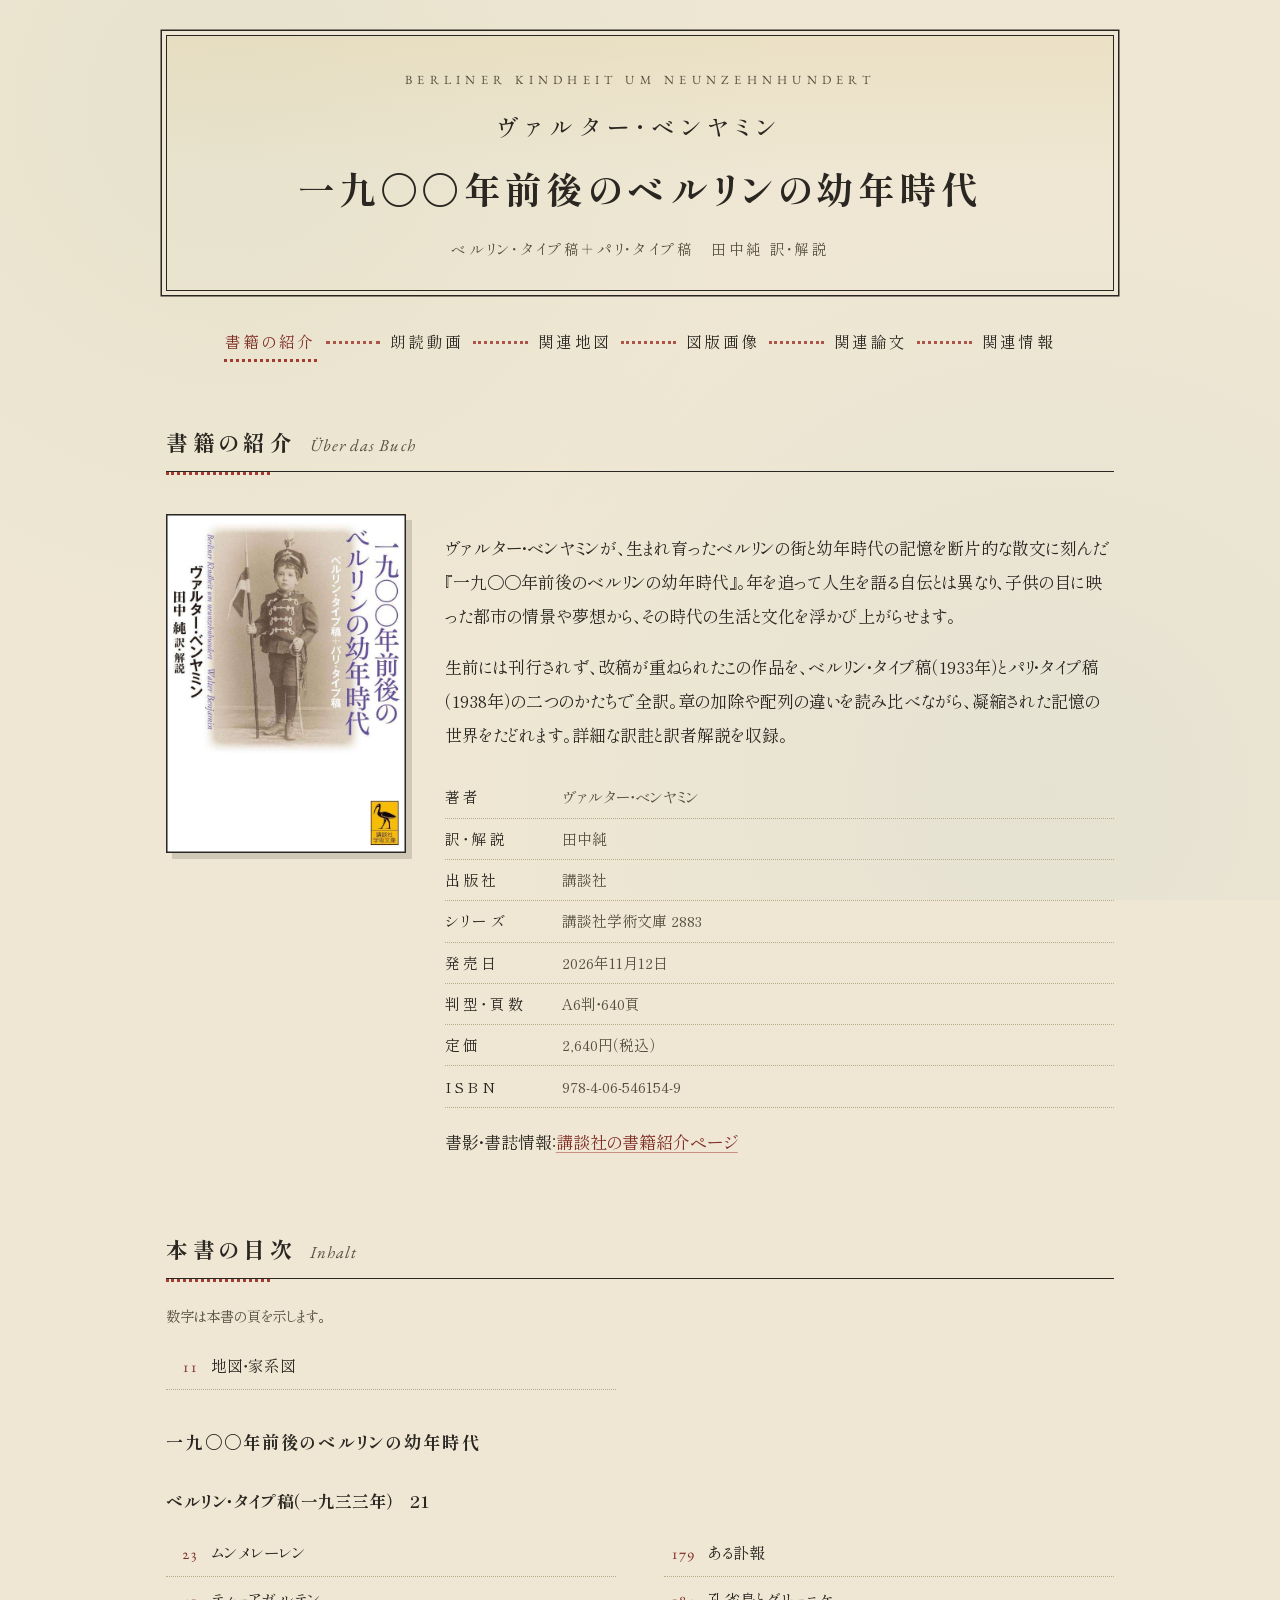
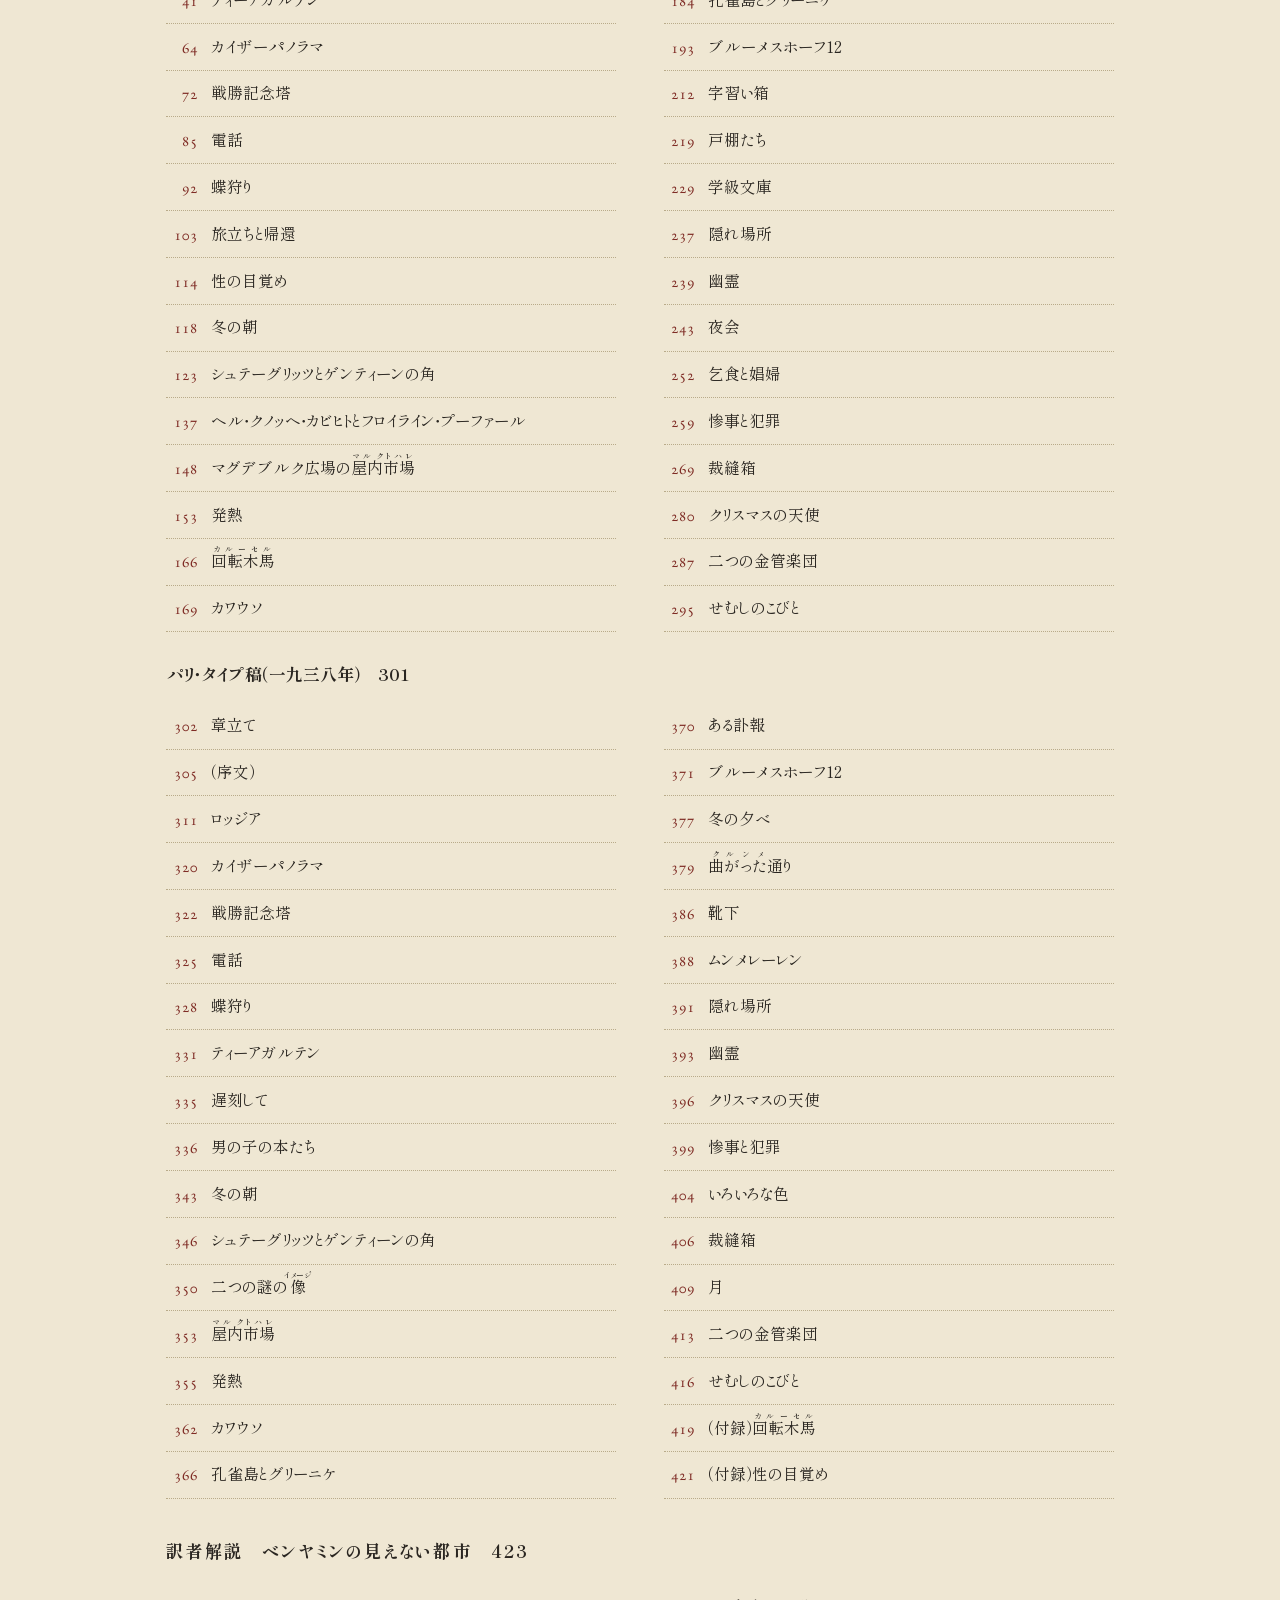
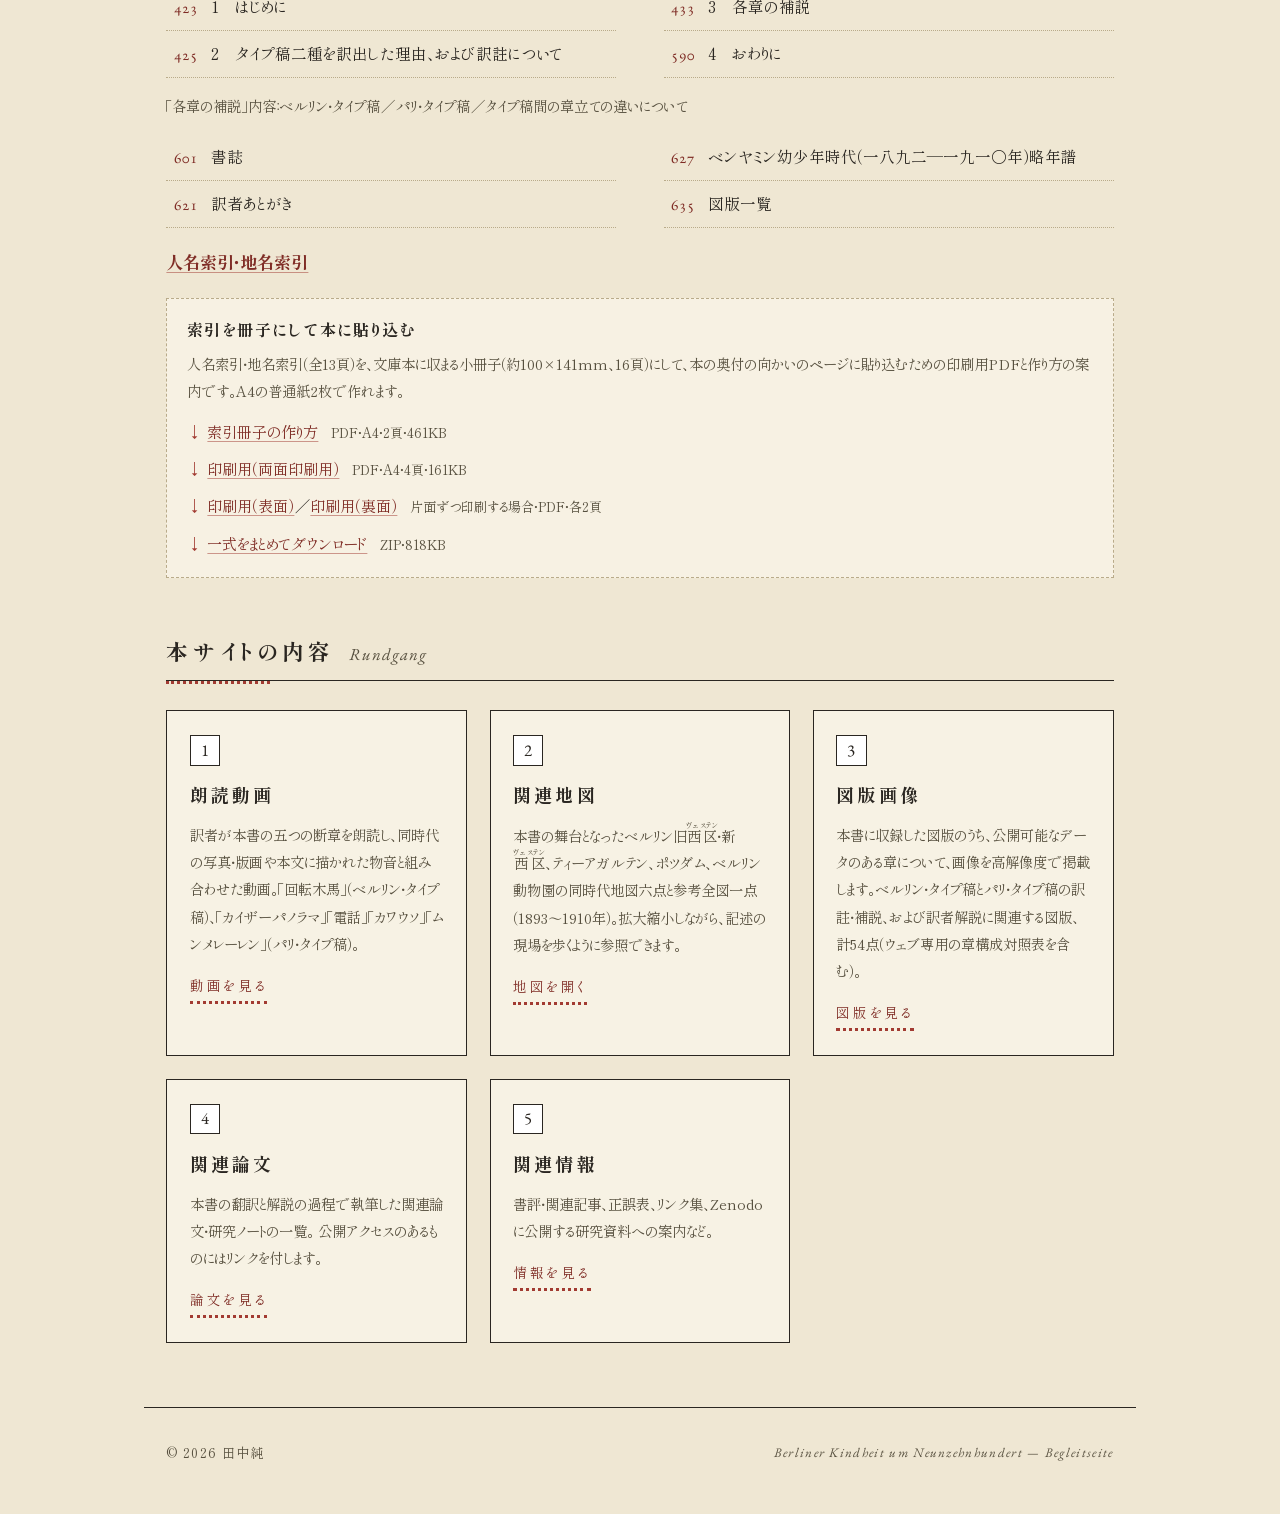
==== commit 69b33af8: "Add files via upload" ====
--- a/index.html
+++ b/index.html
@@ -359,15 +359,15 @@
         <span class="kennziffer">4</span>
         <h3>関連論文</h3>
         <p>
-          本書の翻訳と解説の過程で執筆した関連論文と、
-          Zenodo で公開する付随資料（総覧・研究ノート・図版データ集）の一覧。
+          本書の翻訳と解説の過程で執筆した関連論文・研究ノートの一覧。
+          公開アクセスのあるものにはリンクを付します。
         </p>
         <span class="weiter">論文を見る</span>
       </a>
       <a class="zweig" href="info.html">
         <span class="kennziffer">5</span>
         <h3>関連情報</h3>
-        <p>書評・関連記事、正誤表、リンク集。</p>
+        <p>書評・関連記事、正誤表、リンク集、Zenodo に公開する研究資料への案内など。</p>
         <span class="weiter">情報を見る</span>
       </a>
     </div>
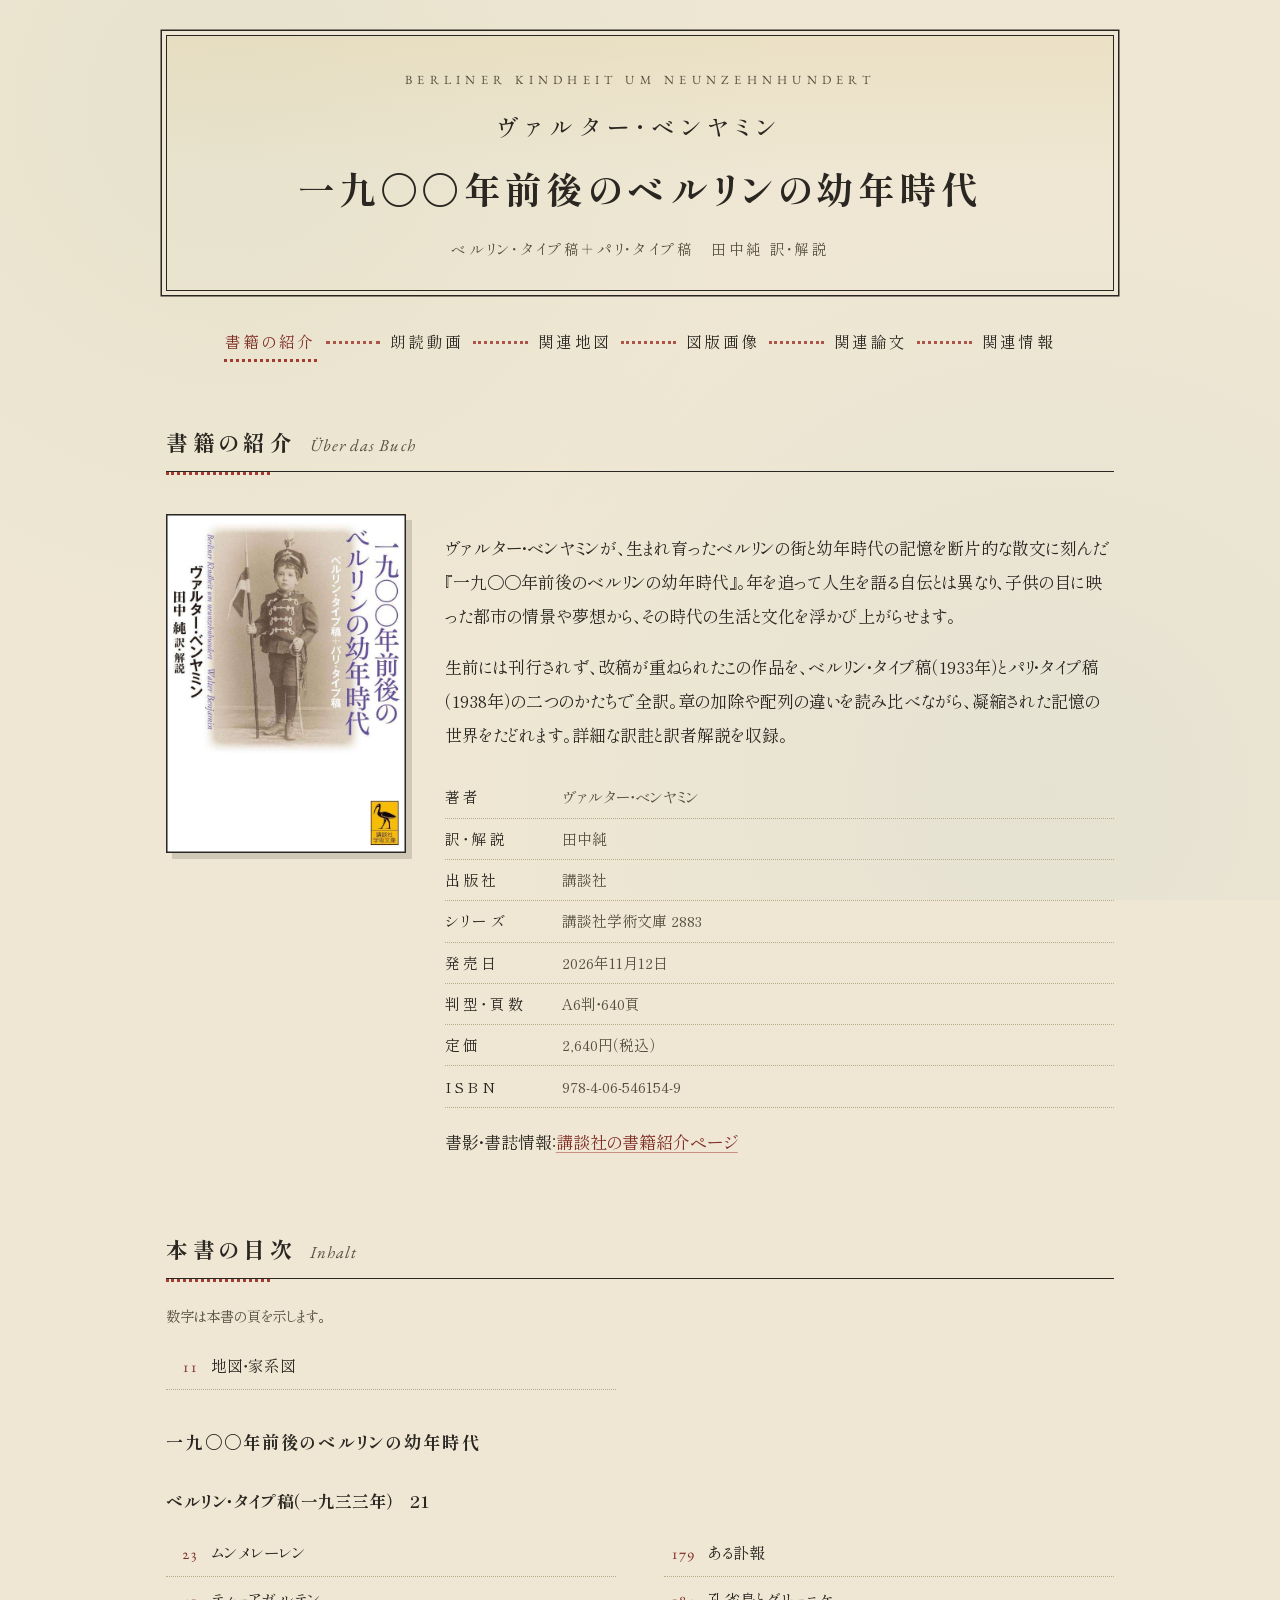
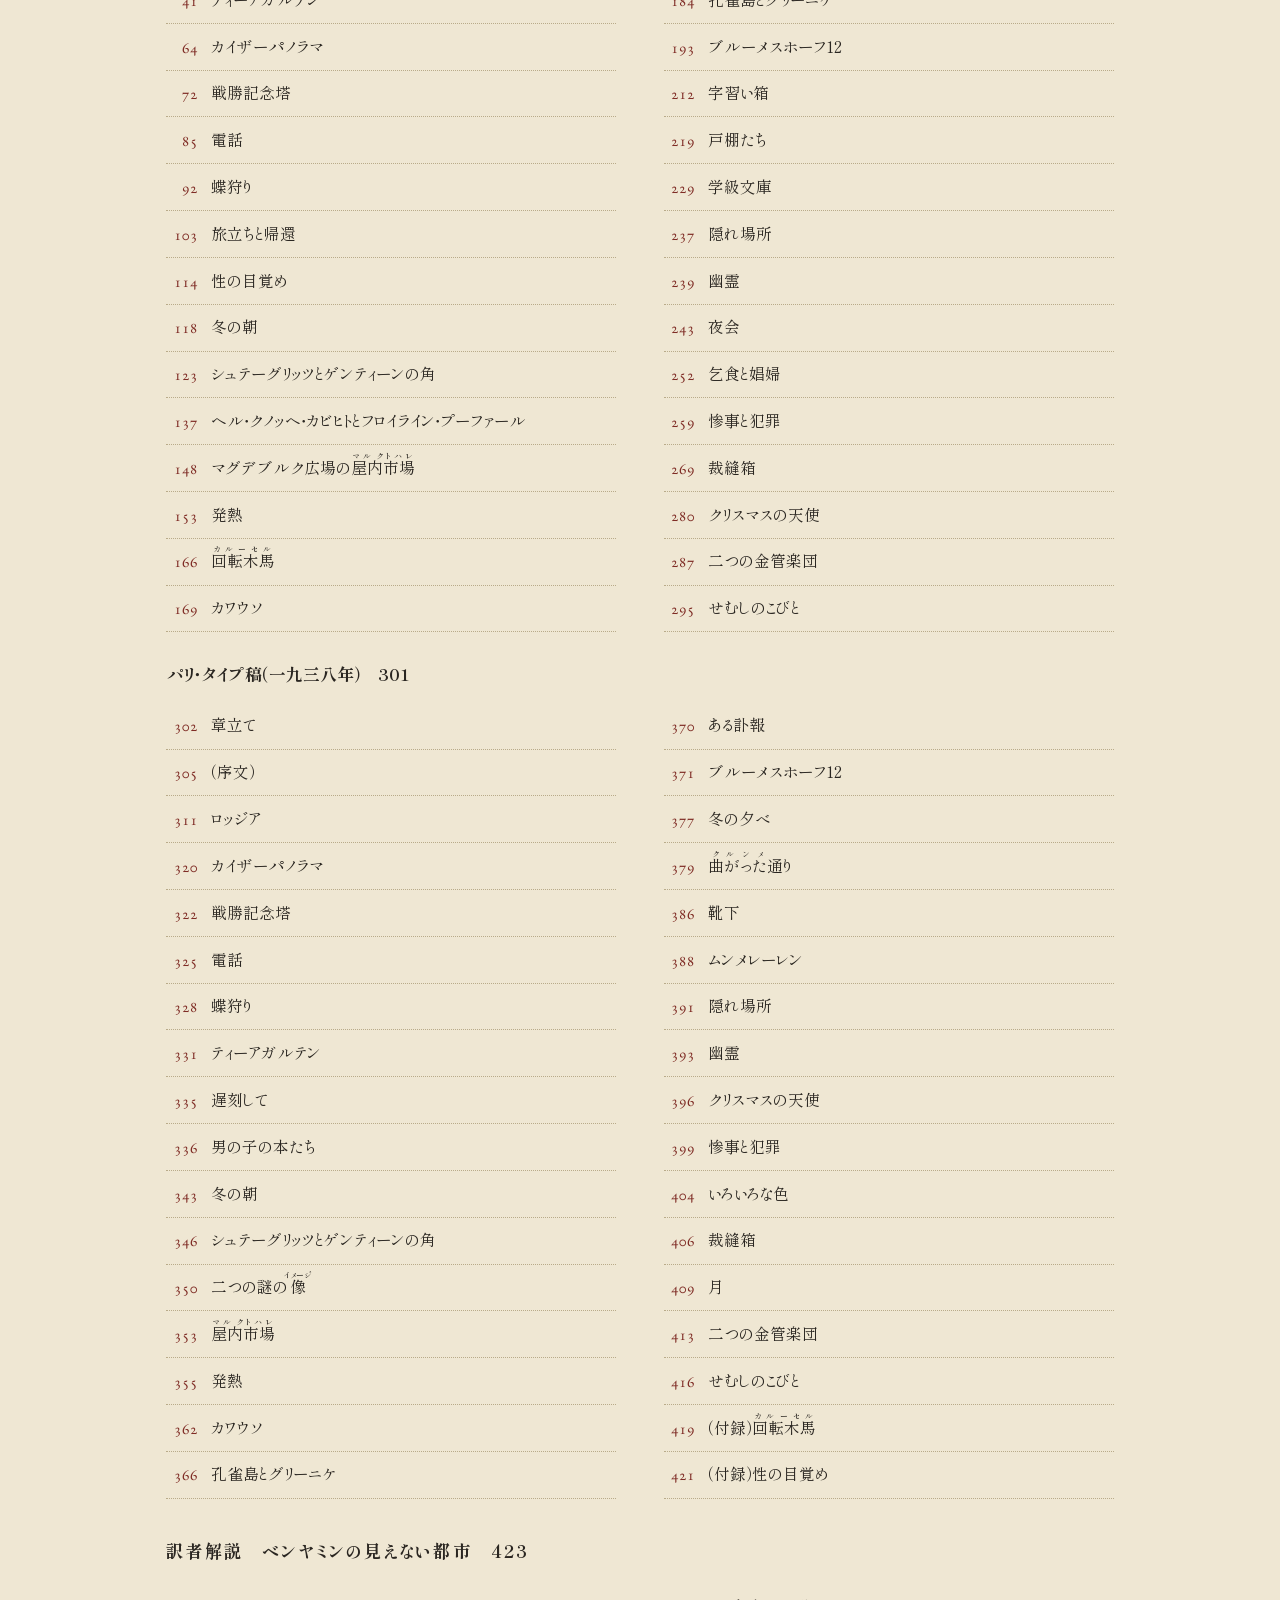
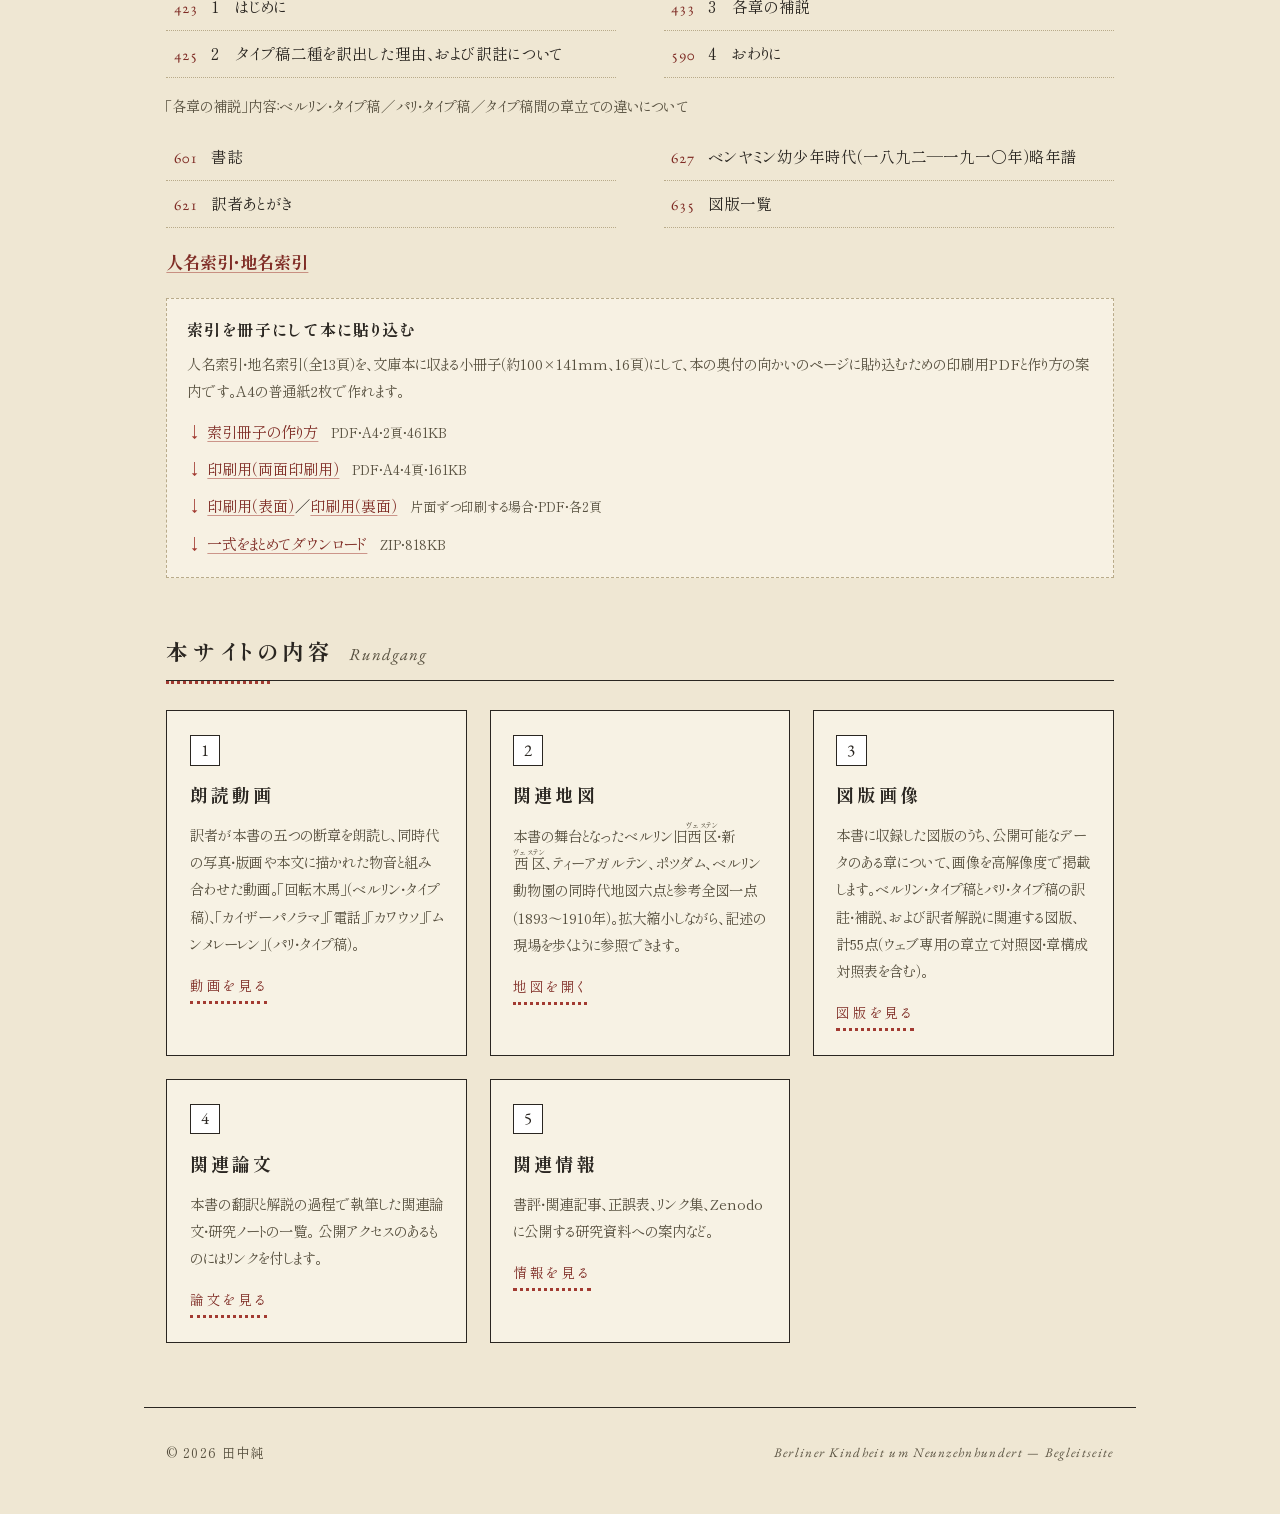
==== commit 7ec90996: "Add files via upload" ====
--- a/index.html
+++ b/index.html
@@ -4,7 +4,7 @@
 <meta charset="UTF-8">
 <meta name="viewport" content="width=device-width, initial-scale=1.0">
 <title>ベンヤミン『一九〇〇年前後のベルリンの幼年時代』刊行記念サイト</title>
-<meta name="description" content="ヴァルター・ベンヤミン『一九〇〇年前後のベルリンの幼年時代』（田中純 訳・解説、講談社学術文庫）の刊行記念サイト。訳者による朗読動画5本、地図7点、図版54点、関連論文・研究資料を掲載。">
+<meta name="description" content="ヴァルター・ベンヤミン『一九〇〇年前後のベルリンの幼年時代』（田中純 訳・解説、講談社学術文庫）の刊行記念サイト。訳者による朗読動画5本、地図7点、図版55点、関連論文・研究資料を掲載。">
 <meta property="og:title" content="ベンヤミン『一九〇〇年前後のベルリンの幼年時代』刊行記念サイト">
 <meta property="og:description" content="田中純 訳・解説（講談社学術文庫、2026年11月12日発売）。朗読動画、関連地図、図版画像、関連論文、索引冊子。">
 <meta property="og:image" content="https://berliner-kindheit.jp/images/ogp/index.jpg">
@@ -352,7 +352,7 @@
       <a class="zweig" href="figures.html">
         <span class="kennziffer">3</span>
         <h3>図版画像</h3>
-        <p>本書に収録した図版のうち、公開可能なデータのある章について、画像を高解像度で掲載します。ベルリン・タイプ稿とパリ・タイプ稿の訳註・補説、および訳者解説に関連する図版、計54点（ウェブ専用の章構成対照表を含む）。</p>
+        <p>本書に収録した図版のうち、公開可能なデータのある章について、画像を高解像度で掲載します。ベルリン・タイプ稿とパリ・タイプ稿の訳註・補説、および訳者解説に関連する図版、計55点（ウェブ専用の章立て対照図・章構成対照表を含む）。</p>
         <span class="weiter">図版を見る</span>
       </a>
       <a class="zweig" href="papers.html">
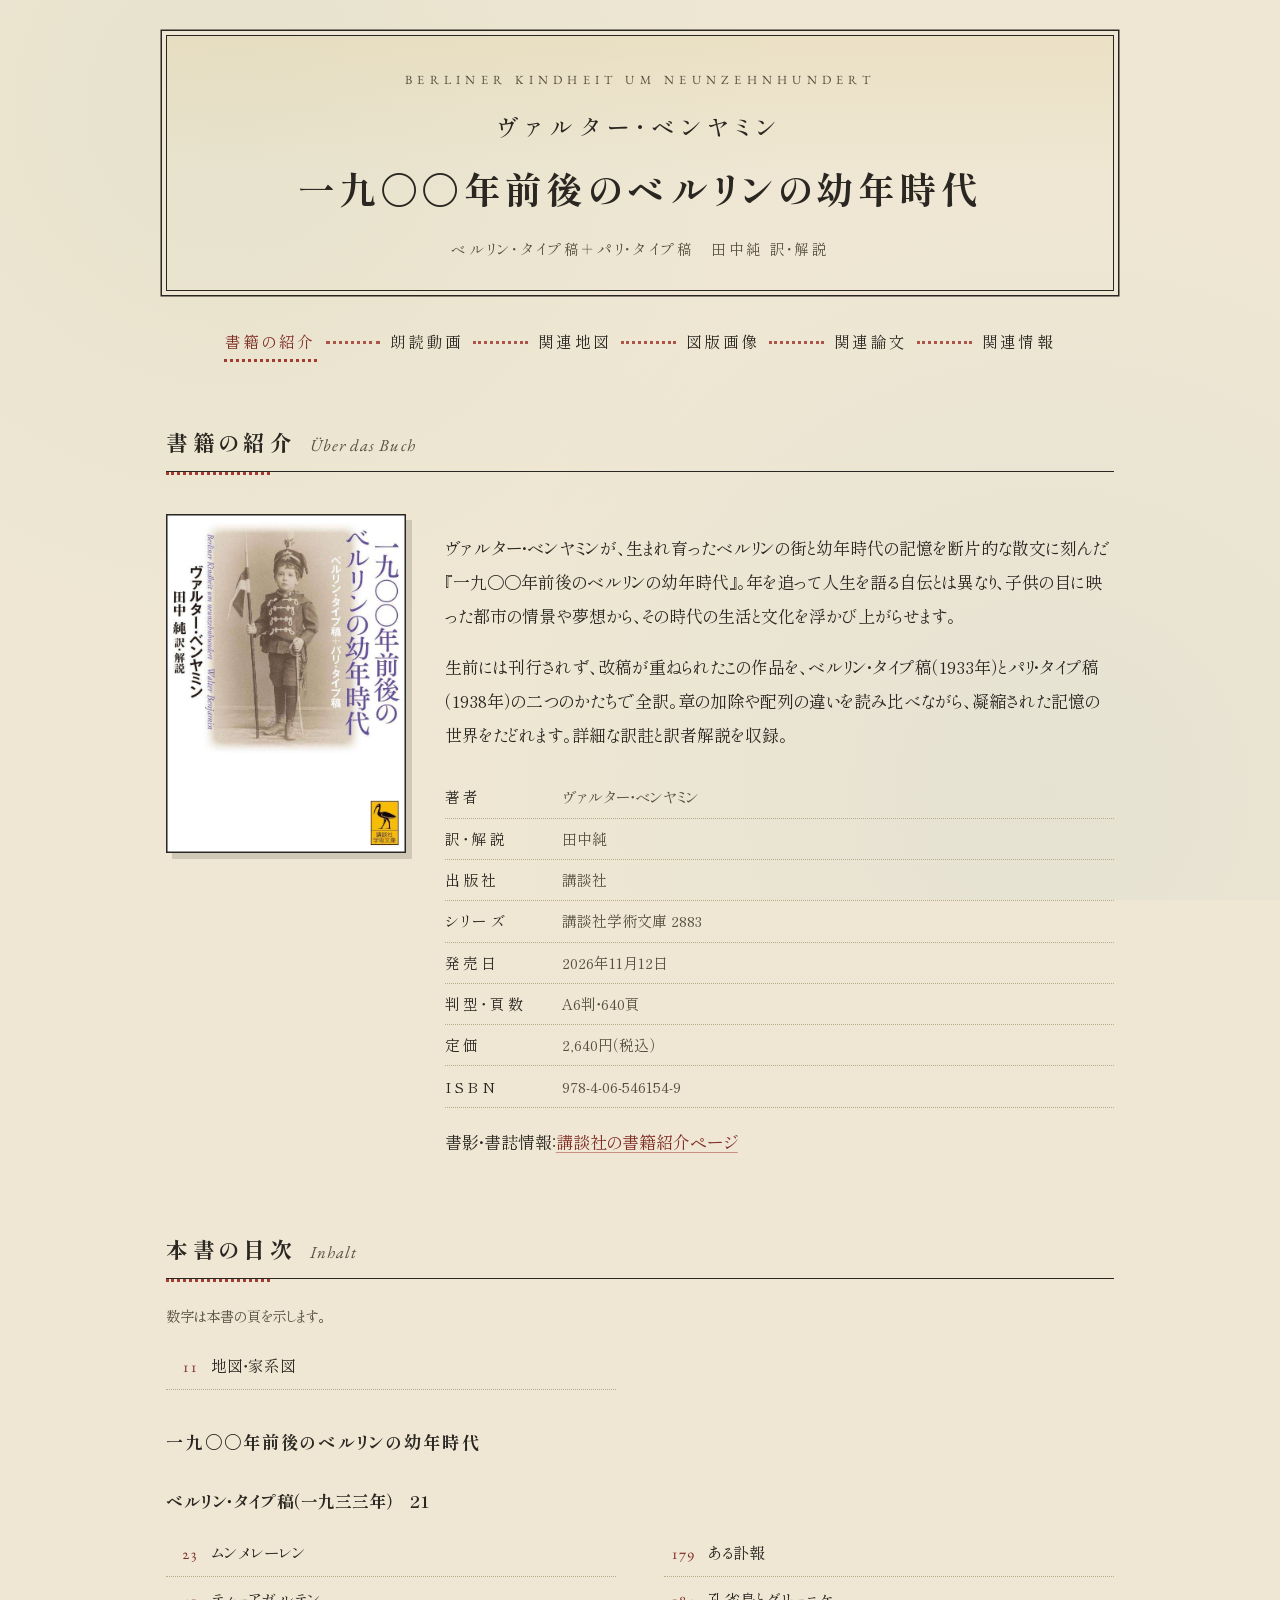
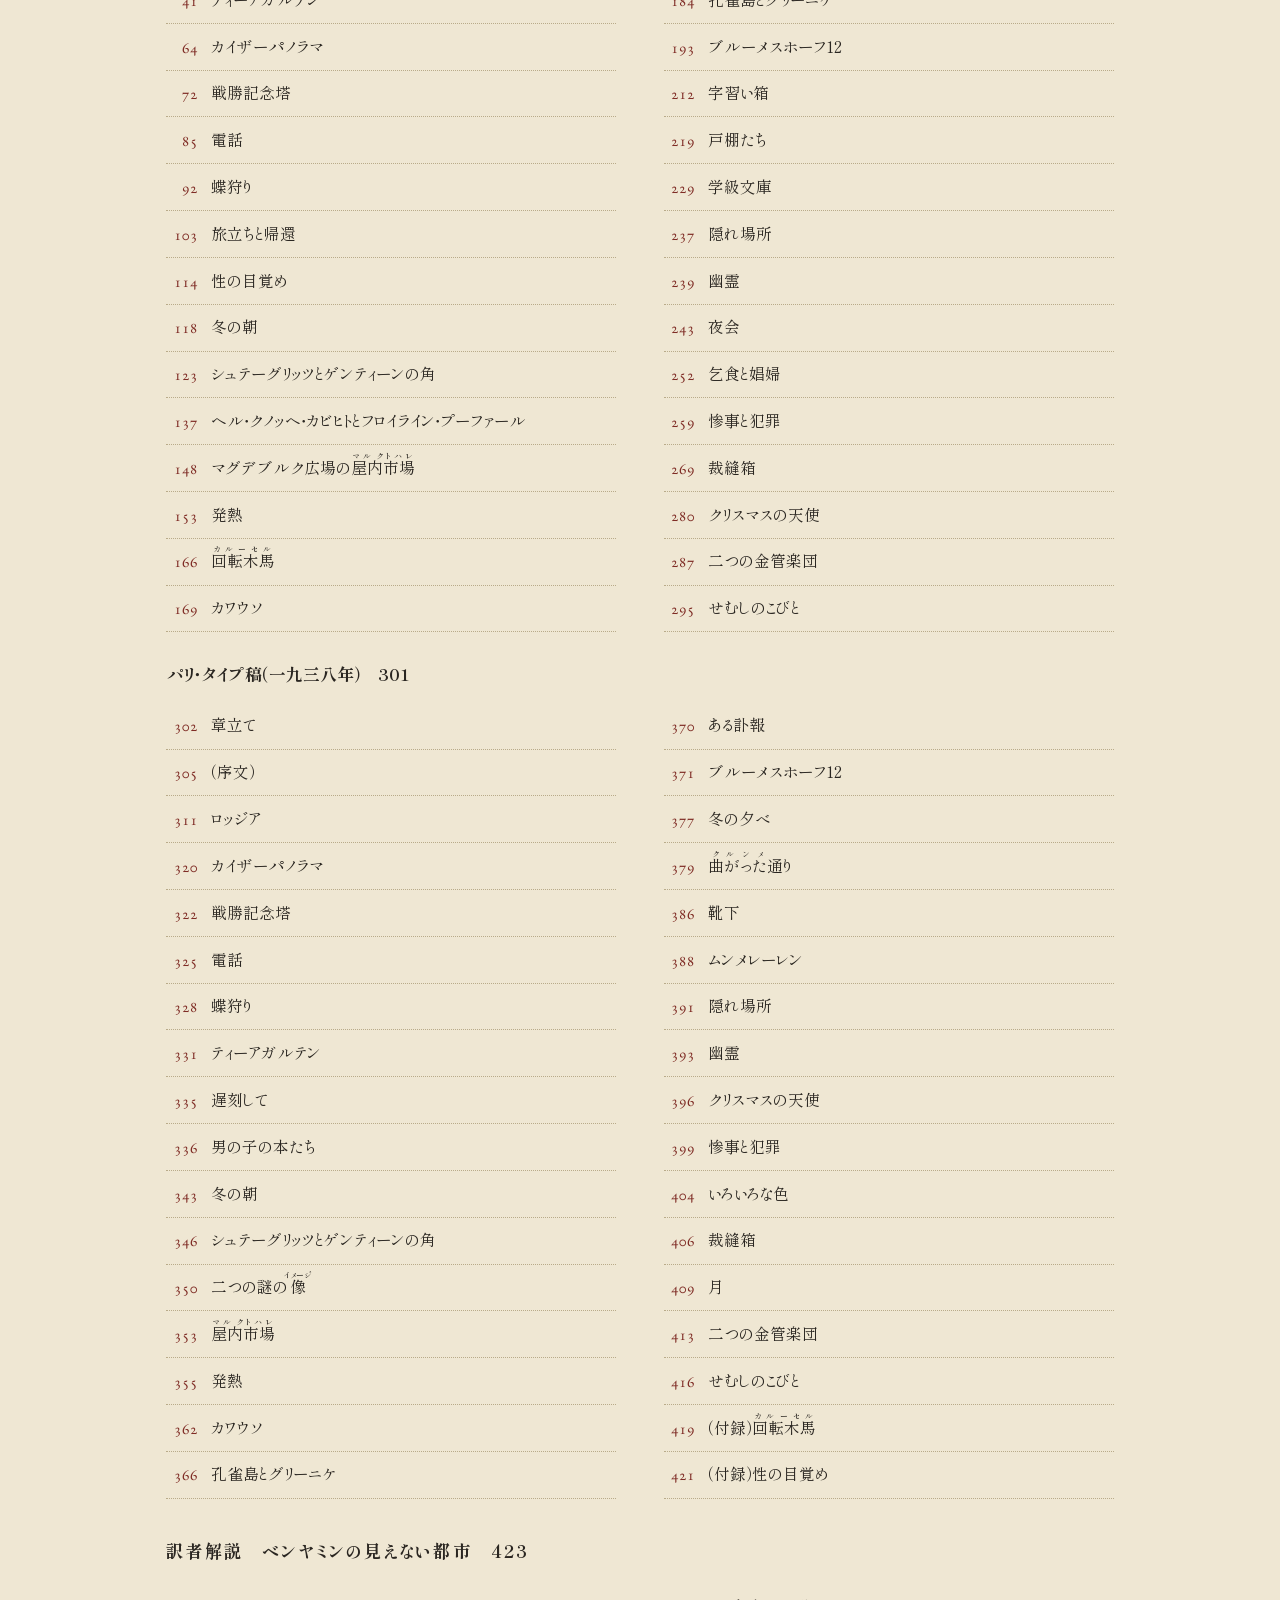
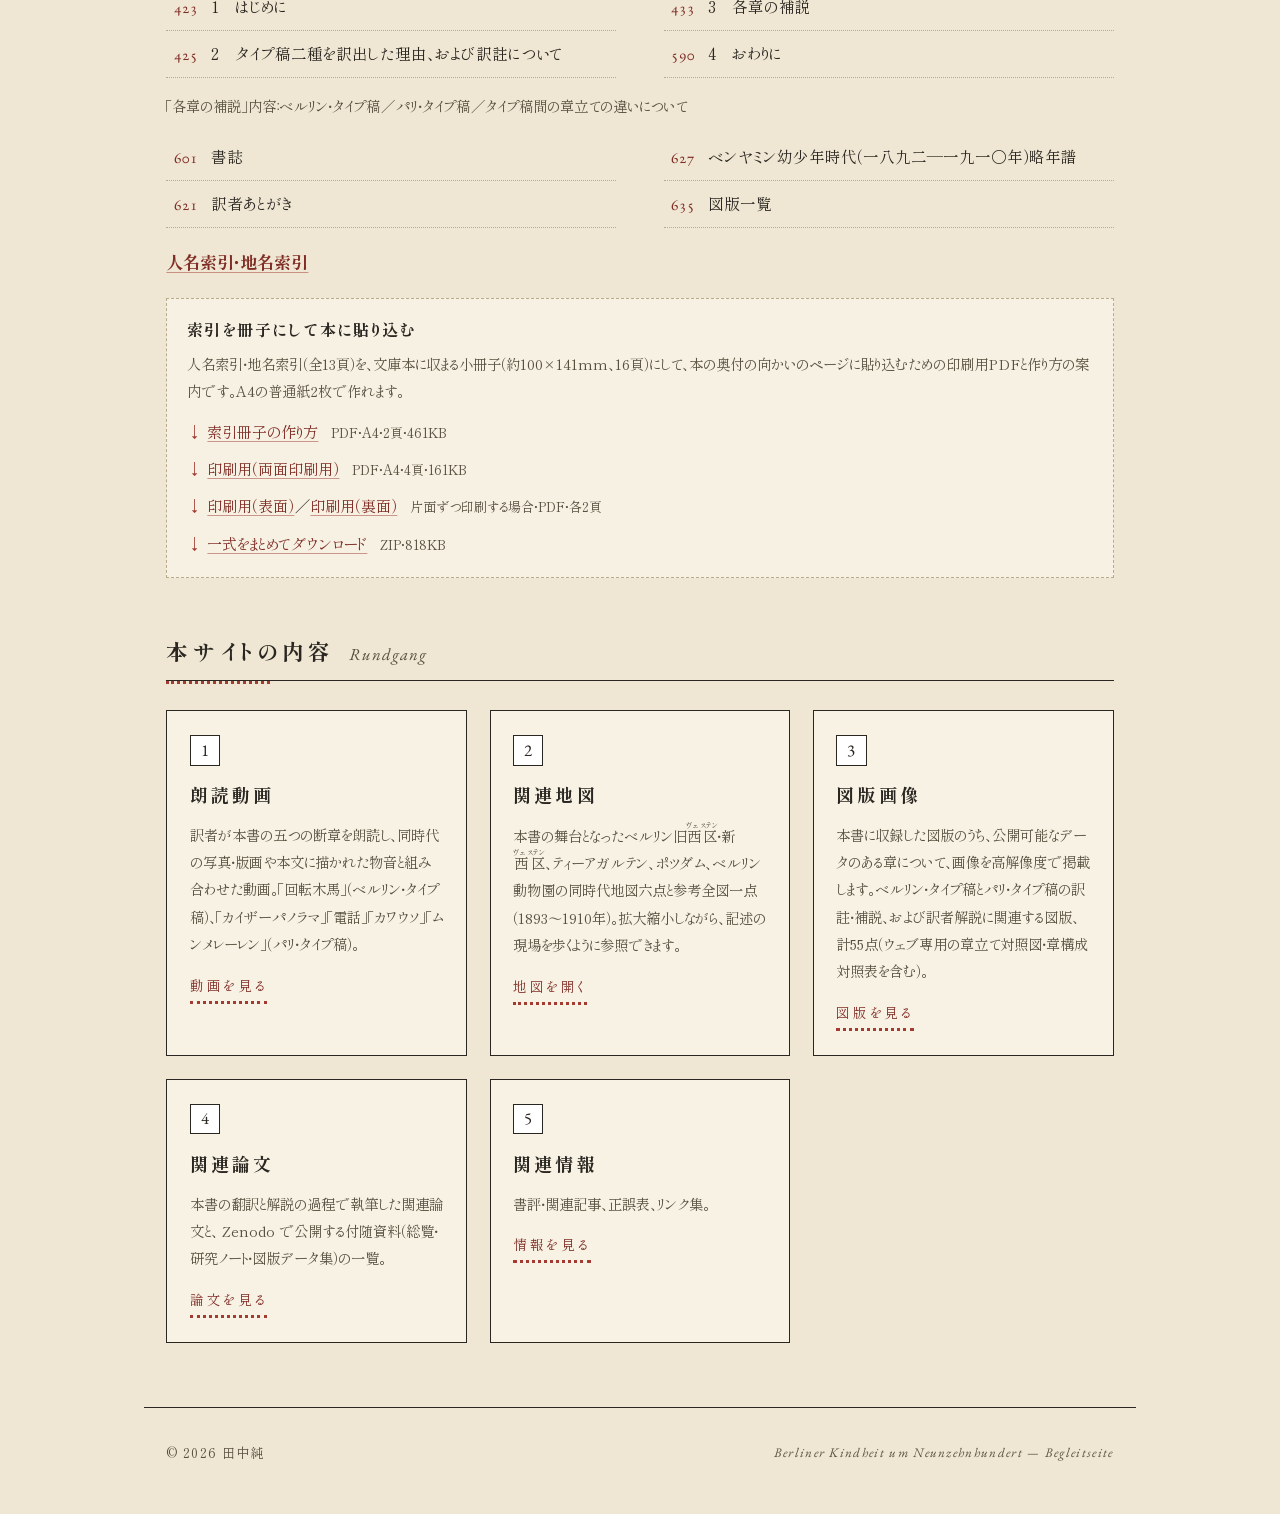
==== commit 5158b7e8: "Add files via upload" ====
--- a/index.html
+++ b/index.html
@@ -359,15 +359,15 @@
         <span class="kennziffer">4</span>
         <h3>関連論文</h3>
         <p>
-          本書の翻訳と解説の過程で執筆した関連論文・研究ノートの一覧。
-          公開アクセスのあるものにはリンクを付します。
+          本書の翻訳と解説の過程で執筆した関連論文と、
+          Zenodo で公開する付随資料（総覧・研究ノート・図版データ集）の一覧。
         </p>
         <span class="weiter">論文を見る</span>
       </a>
       <a class="zweig" href="info.html">
         <span class="kennziffer">5</span>
         <h3>関連情報</h3>
-        <p>書評・関連記事、正誤表、リンク集、Zenodo に公開する研究資料への案内など。</p>
+        <p>書評・関連記事、正誤表、リンク集。</p>
         <span class="weiter">情報を見る</span>
       </a>
     </div>
